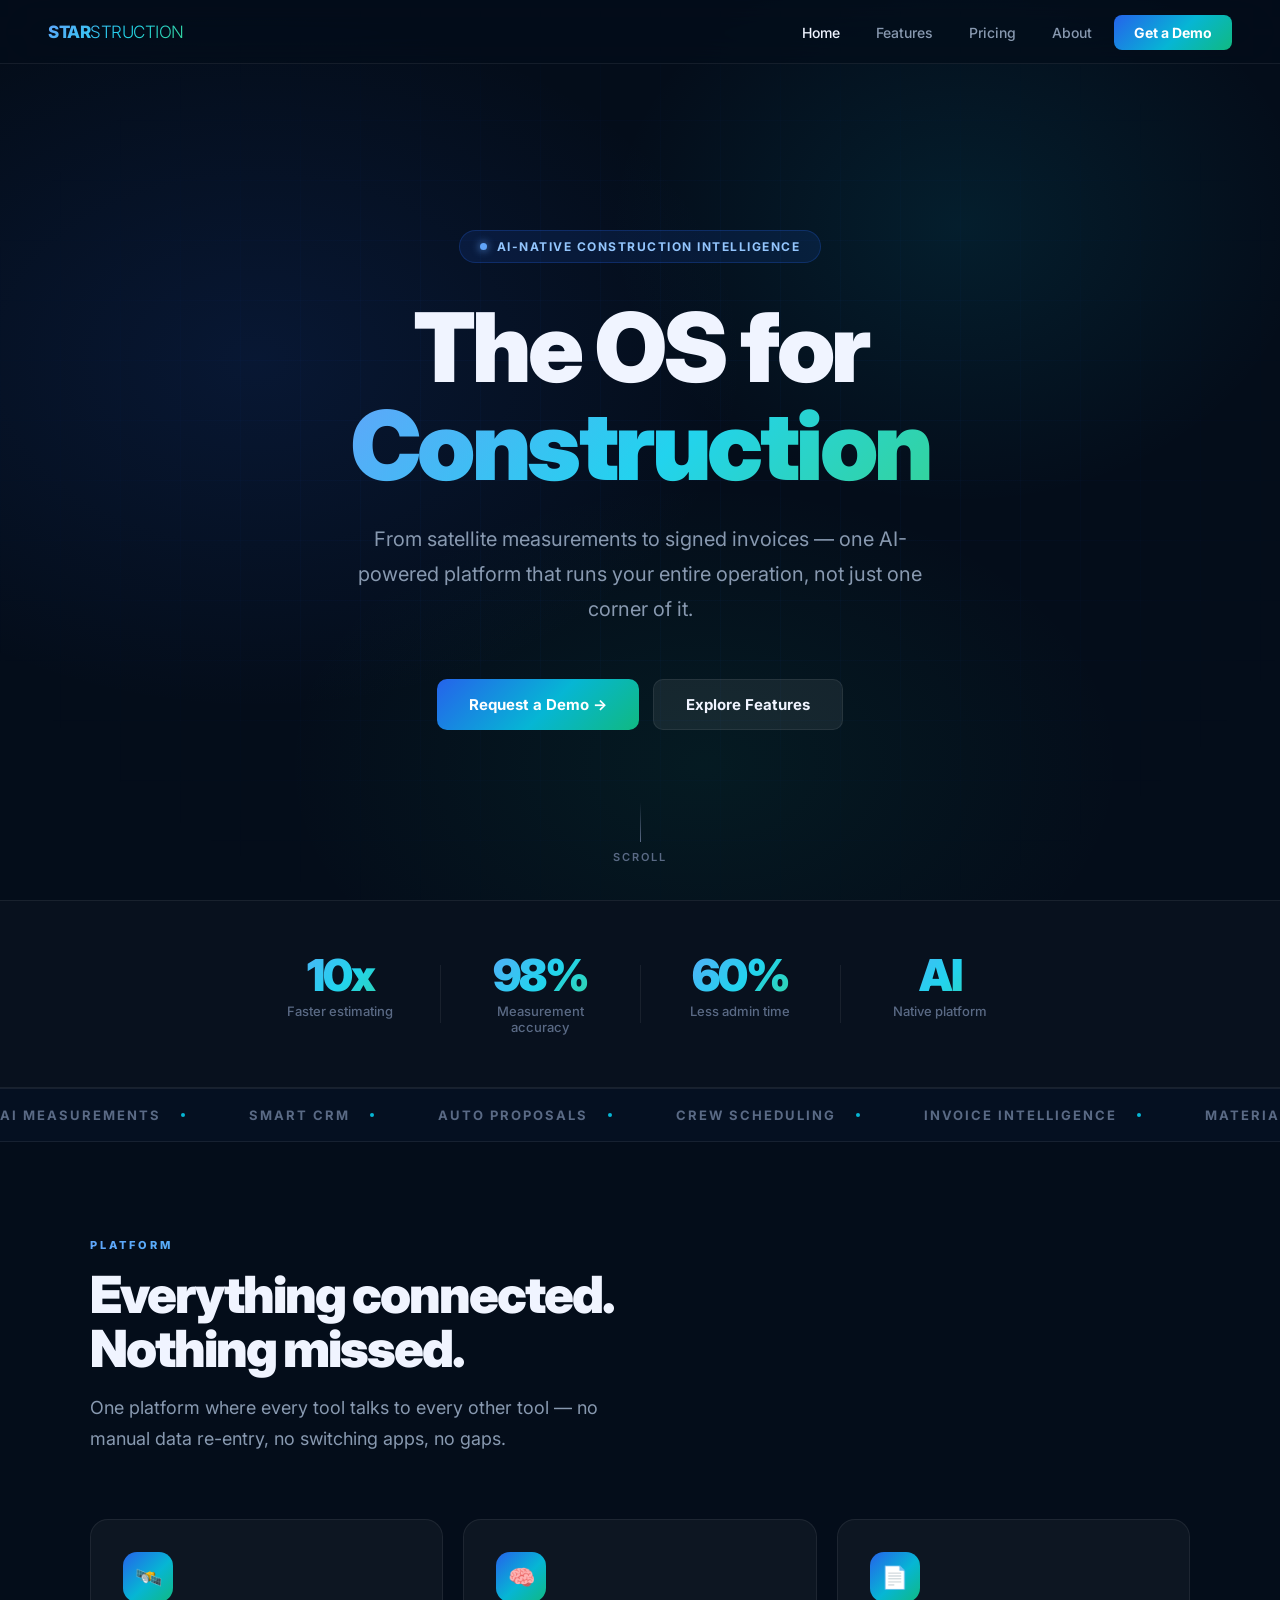
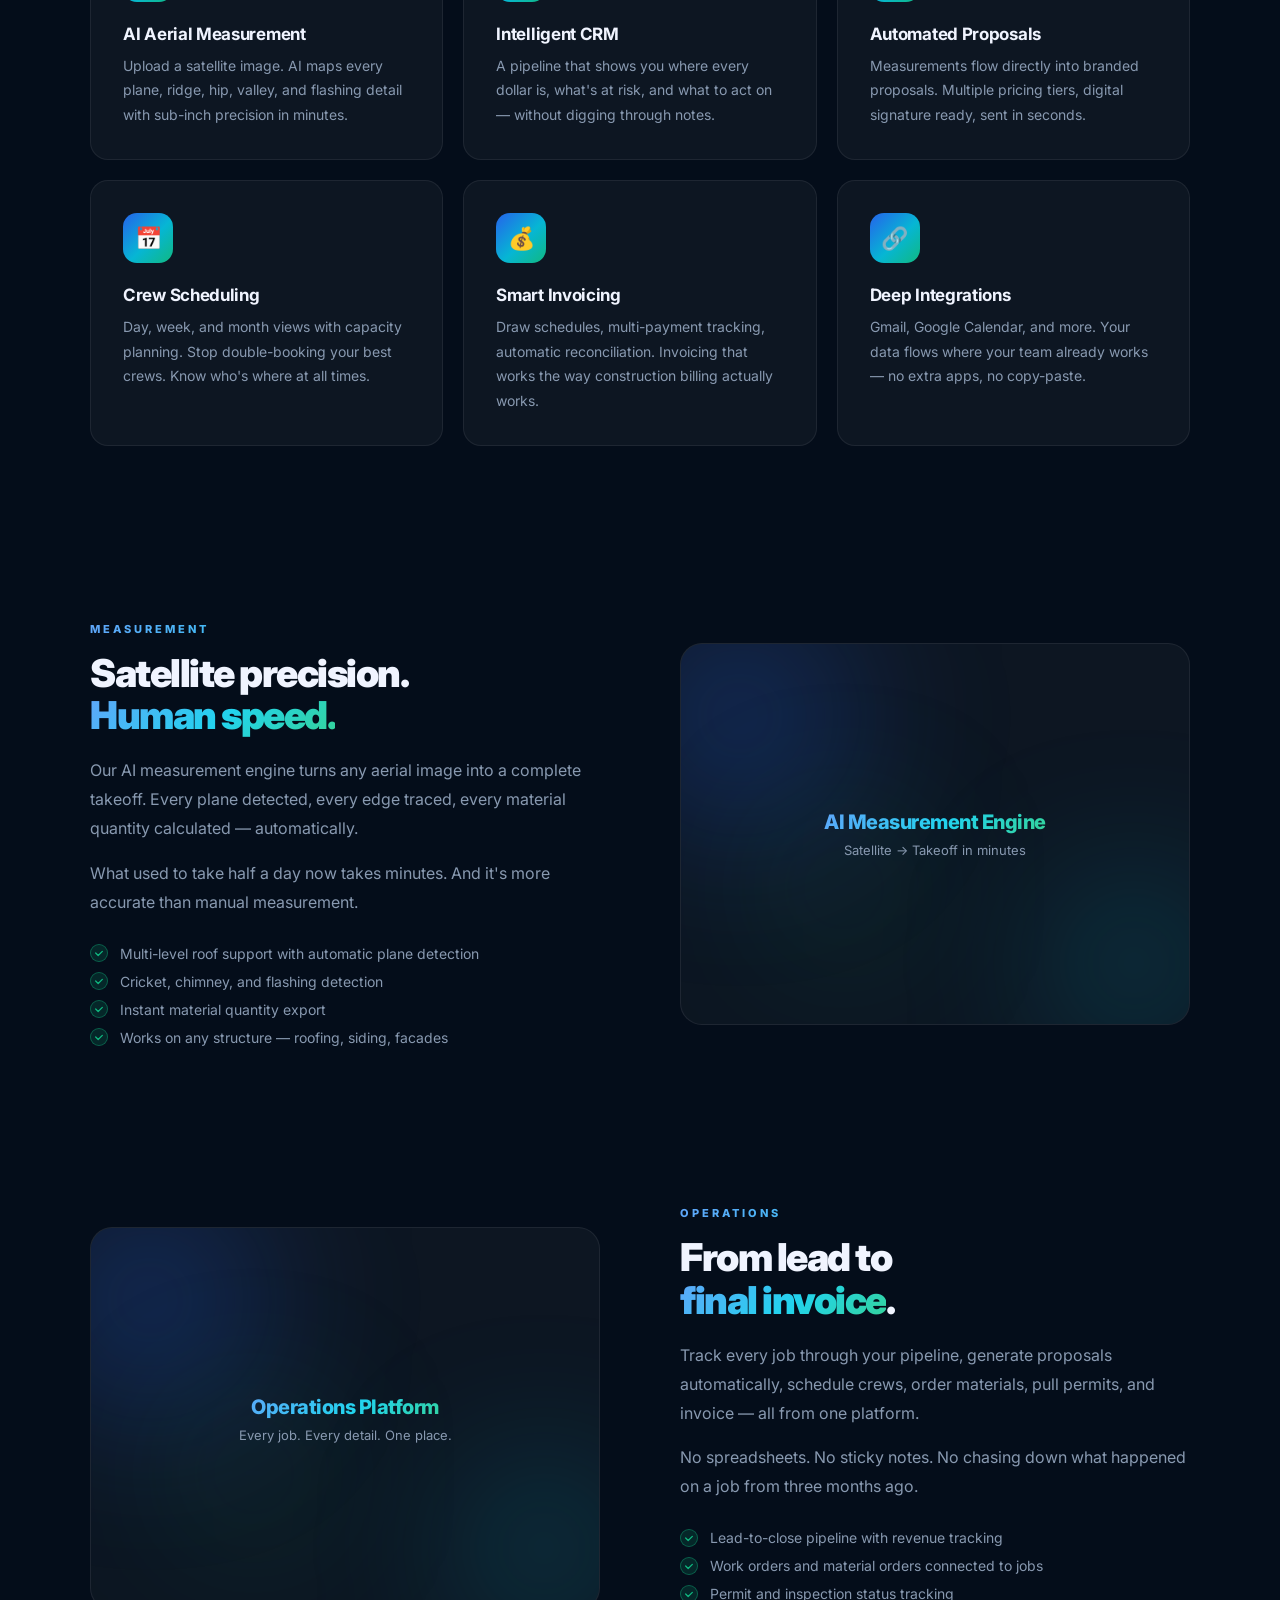
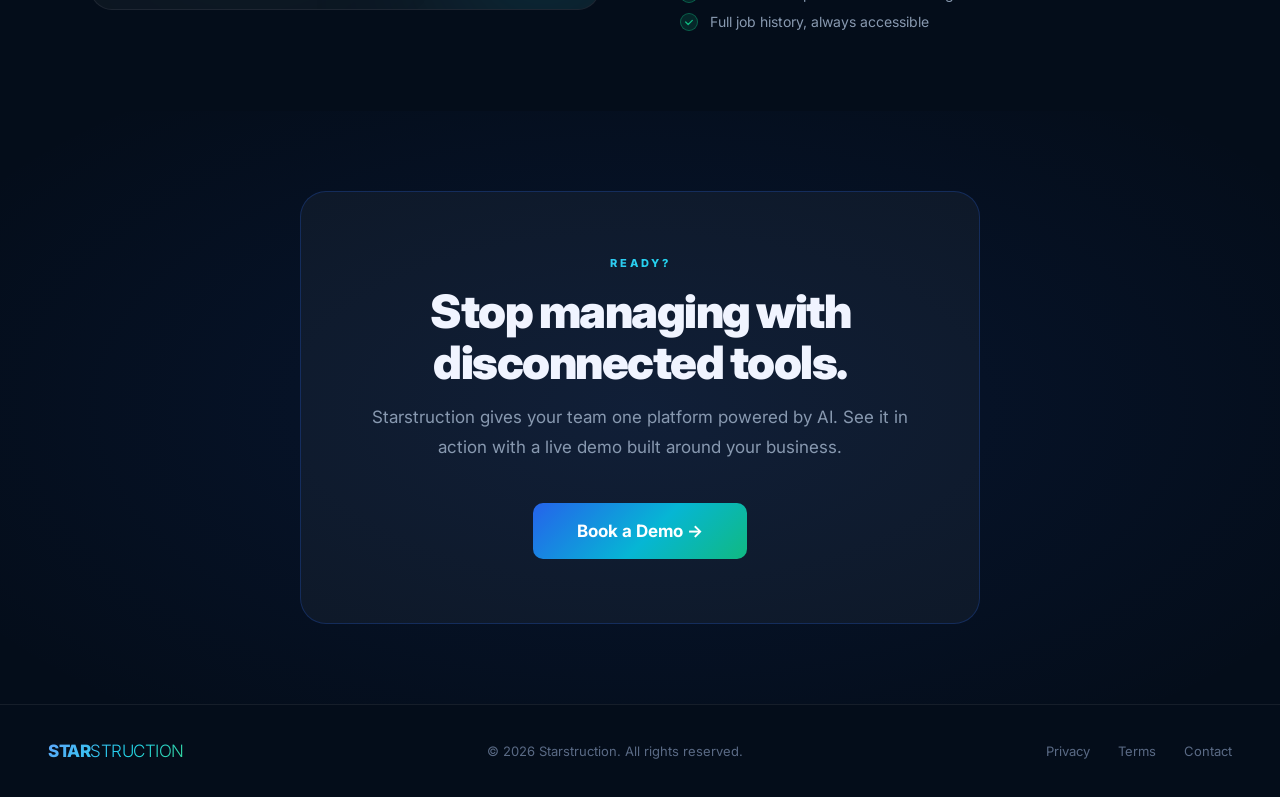
==== index.html @ 9d811b23 "Add files via upload" ====
<!DOCTYPE html>
<html lang="en">
<head>
<meta charset="UTF-8">
<meta name="viewport" content="width=device-width, initial-scale=1.0">
<title>Starstruction — Construction Intelligence Platform</title>
<link rel="preconnect" href="https://fonts.googleapis.com">
<link href="https://fonts.googleapis.com/css2?family=Inter:ital,wght@0,300;0,400;0,500;0,600;0,700;0,800;0,900;1,400&display=swap" rel="stylesheet">
<style>
*,*::before,*::after{box-sizing:border-box;margin:0;padding:0}

:root {
  --bg: #040d1a;
  --surface: rgba(255,255,255,0.04);
  --surface-2: rgba(255,255,255,0.07);
  --border: rgba(255,255,255,0.07);
  --border-glow: rgba(37,99,235,0.35);
  --blue: #2563eb;
  --cyan: #06b6d4;
  --green: #10b981;
  --text: #f0f4ff;
  --muted: #5a6a85;
  --muted-2: #8899b0;
  --grad: linear-gradient(135deg, #2563eb 0%, #06b6d4 55%, #10b981 100%);
  --grad-text: linear-gradient(135deg, #60a5fa 0%, #22d3ee 55%, #34d399 100%);
}

html { scroll-behavior: smooth; }

body {
  font-family: 'Inter', sans-serif;
  background: var(--bg);
  color: var(--text);
  overflow-x: hidden;
  -webkit-font-smoothing: antialiased;
}

/* ── NAV ── */
nav {
  position: fixed;
  top: 0; left: 0; right: 0;
  z-index: 200;
  height: 64px;
  padding: 0 48px;
  display: flex;
  align-items: center;
  justify-content: space-between;
  background: rgba(4,13,26,0.7);
  backdrop-filter: blur(24px);
  -webkit-backdrop-filter: blur(24px);
  border-bottom: 1px solid var(--border);
  transition: background 0.3s;
}

.logo {
  font-size: 17px;
  font-weight: 800;
  letter-spacing: -0.5px;
  background: var(--grad-text);
  -webkit-background-clip: text;
  -webkit-text-fill-color: transparent;
  background-clip: text;
  cursor: pointer;
  user-select: none;
}
.logo span { font-weight: 300; }

.nav-links {
  display: flex;
  align-items: center;
  gap: 8px;
  list-style: none;
}

.nav-links a {
  color: var(--muted-2);
  text-decoration: none;
  font-size: 14px;
  font-weight: 500;
  padding: 8px 14px;
  border-radius: 8px;
  cursor: pointer;
  transition: color 0.2s, background 0.2s;
}
.nav-links a:hover { color: var(--text); background: var(--surface); }
.nav-links a.active { color: var(--text); }

.nav-cta {
  background: var(--grad) !important;
  color: #fff !important;
  font-weight: 700 !important;
  padding: 9px 20px !important;
  border-radius: 8px !important;
  transition: opacity 0.2s, transform 0.2s !important;
}
.nav-cta:hover { opacity: 0.9 !important; transform: translateY(-1px) !important; }

/* ── PAGES ── */
.page { display: none; min-height: 100vh; }
.page.active { display: block; }

/* ── HERO ── */
.hero {
  min-height: 100vh;
  display: flex;
  flex-direction: column;
  align-items: center;
  justify-content: center;
  text-align: center;
  padding: 140px 40px 80px;
  position: relative;
  overflow: hidden;
}

.hero-grid {
  position: absolute;
  inset: 0;
  background-image:
    linear-gradient(rgba(37,99,235,0.04) 1px, transparent 1px),
    linear-gradient(90deg, rgba(37,99,235,0.04) 1px, transparent 1px);
  background-size: 60px 60px;
  mask-image: radial-gradient(ellipse at center, black 30%, transparent 80%);
}

.hero-glow {
  position: absolute;
  inset: 0;
  background:
    radial-gradient(ellipse 700px 500px at 20% 40%, rgba(37,99,235,0.12) 0%, transparent 70%),
    radial-gradient(ellipse 500px 400px at 75% 25%, rgba(6,182,212,0.10) 0%, transparent 70%),
    radial-gradient(ellipse 600px 400px at 55% 85%, rgba(16,185,129,0.08) 0%, transparent 70%);
}

.hero-content { position: relative; z-index: 1; max-width: 860px; }

.hero-badge {
  display: inline-flex;
  align-items: center;
  gap: 10px;
  background: rgba(37,99,235,0.12);
  border: 1px solid rgba(37,99,235,0.25);
  padding: 8px 20px;
  border-radius: 100px;
  font-size: 12px;
  font-weight: 700;
  letter-spacing: 1.5px;
  text-transform: uppercase;
  color: #93c5fd;
  margin-bottom: 36px;
}

.badge-dot {
  width: 7px; height: 7px;
  border-radius: 50%;
  background: #60a5fa;
  box-shadow: 0 0 8px #60a5fa;
  animation: blink 2.5s ease-in-out infinite;
}
@keyframes blink {
  0%,100%{opacity:1;box-shadow:0 0 8px #60a5fa}
  50%{opacity:0.3;box-shadow:none}
}

h1.hero-title {
  font-size: clamp(52px, 8vw, 96px);
  font-weight: 900;
  line-height: 1.02;
  letter-spacing: -3.5px;
  margin-bottom: 28px;
}

.grad-text {
  background: var(--grad-text);
  -webkit-background-clip: text;
  -webkit-text-fill-color: transparent;
  background-clip: text;
}

.hero-sub {
  font-size: clamp(16px, 2vw, 20px);
  color: var(--muted-2);
  line-height: 1.75;
  max-width: 580px;
  margin: 0 auto 52px;
  font-weight: 400;
}

.cta-row {
  display: flex;
  gap: 14px;
  justify-content: center;
  flex-wrap: wrap;
}

.btn {
  display: inline-flex;
  align-items: center;
  gap: 8px;
  padding: 15px 32px;
  border-radius: 10px;
  font-size: 15px;
  font-weight: 700;
  cursor: pointer;
  border: none;
  text-decoration: none;
  transition: transform 0.2s, opacity 0.2s;
  font-family: inherit;
}
.btn:hover { transform: translateY(-2px); }

.btn-primary {
  background: var(--grad);
  color: #fff;
}
.btn-primary:hover { opacity: 0.92; }

.btn-ghost {
  background: var(--surface-2);
  color: var(--text);
  border: 1px solid var(--border);
}
.btn-ghost:hover { background: rgba(255,255,255,0.1); }

/* ── SCROLL INDICATOR ── */
.scroll-hint {
  position: absolute;
  bottom: 36px;
  left: 50%;
  transform: translateX(-50%);
  display: flex;
  flex-direction: column;
  align-items: center;
  gap: 8px;
  color: var(--muted);
  font-size: 11px;
  font-weight: 600;
  letter-spacing: 2px;
  text-transform: uppercase;
}
.scroll-line {
  width: 1px;
  height: 40px;
  background: linear-gradient(to bottom, transparent, var(--muted));
  animation: scrollLine 2s ease-in-out infinite;
}
@keyframes scrollLine {
  0%,100%{opacity:0.3;transform:scaleY(0.5) translateY(-10px)}
  50%{opacity:1;transform:scaleY(1) translateY(0)}
}

/* ── STATS ── */
.stats-strip {
  padding: 52px 40px;
  display: flex;
  justify-content: center;
  gap: 0;
  border-top: 1px solid var(--border);
  border-bottom: 1px solid var(--border);
  background: rgba(255,255,255,0.015);
}
.stat {
  flex: 1;
  max-width: 200px;
  text-align: center;
  padding: 0 32px;
  position: relative;
}
.stat + .stat::before {
  content: '';
  position: absolute;
  left: 0; top: 15%; bottom: 15%;
  width: 1px;
  background: var(--border);
}
.stat-num {
  font-size: 44px;
  font-weight: 900;
  letter-spacing: -2px;
  background: var(--grad-text);
  -webkit-background-clip: text;
  -webkit-text-fill-color: transparent;
  background-clip: text;
  line-height: 1;
  margin-bottom: 6px;
}
.stat-lbl {
  font-size: 13px;
  color: var(--muted);
  font-weight: 500;
}

/* ── SECTION ── */
.section {
  padding: 96px 40px;
  max-width: 1180px;
  margin: 0 auto;
}

.tag {
  font-size: 11px;
  font-weight: 800;
  letter-spacing: 3px;
  text-transform: uppercase;
  background: var(--grad-text);
  -webkit-background-clip: text;
  -webkit-text-fill-color: transparent;
  background-clip: text;
  margin-bottom: 16px;
  display: block;
}

.section-h {
  font-size: clamp(32px, 4vw, 54px);
  font-weight: 900;
  letter-spacing: -2px;
  line-height: 1.05;
  margin-bottom: 16px;
}

.section-p {
  font-size: 18px;
  color: var(--muted-2);
  max-width: 560px;
  line-height: 1.75;
  margin-bottom: 64px;
}

/* ── FEATURE CARDS ── */
.feat-grid {
  display: grid;
  grid-template-columns: repeat(auto-fit, minmax(310px, 1fr));
  gap: 20px;
}

.feat-card {
  background: var(--surface);
  border: 1px solid var(--border);
  border-radius: 18px;
  padding: 32px;
  transition: border-color 0.3s, transform 0.3s, background 0.3s;
  cursor: default;
}
.feat-card:hover {
  border-color: rgba(37,99,235,0.35);
  background: var(--surface-2);
  transform: translateY(-4px);
}

.feat-icon {
  width: 50px; height: 50px;
  border-radius: 14px;
  background: var(--grad);
  display: flex;
  align-items: center;
  justify-content: center;
  margin-bottom: 22px;
  font-size: 22px;
}

.feat-title {
  font-size: 17px;
  font-weight: 700;
  margin-bottom: 10px;
  letter-spacing: -0.3px;
}

.feat-desc {
  font-size: 14px;
  color: var(--muted-2);
  line-height: 1.75;
}

/* ── MARQUEE STRIP ── */
.marquee-wrap {
  overflow: hidden;
  border-top: 1px solid var(--border);
  border-bottom: 1px solid var(--border);
  padding: 18px 0;
  background: rgba(37,99,235,0.03);
}
.marquee-track {
  display: flex;
  gap: 64px;
  width: max-content;
  animation: marquee 28s linear infinite;
}
@keyframes marquee { from{transform:translateX(0)} to{transform:translateX(-50%)} }
.marquee-item {
  font-size: 13px;
  font-weight: 700;
  letter-spacing: 2px;
  text-transform: uppercase;
  color: var(--muted);
  white-space: nowrap;
  display: flex;
  align-items: center;
  gap: 20px;
}
.marquee-dot {
  width: 4px; height: 4px;
  border-radius: 50%;
  background: var(--cyan);
}

/* ── BIG FEATURE BLOCK ── */
.big-feat {
  display: grid;
  grid-template-columns: 1fr 1fr;
  gap: 80px;
  align-items: center;
  padding: 80px 40px;
  max-width: 1180px;
  margin: 0 auto;
}
.big-feat.reverse { direction: rtl; }
.big-feat.reverse > * { direction: ltr; }

.big-feat-text h2 {
  font-size: clamp(28px, 3vw, 44px);
  font-weight: 900;
  letter-spacing: -1.5px;
  line-height: 1.1;
  margin-bottom: 20px;
}
.big-feat-text p {
  font-size: 16px;
  color: var(--muted-2);
  line-height: 1.8;
  margin-bottom: 16px;
}

.check-list {
  list-style: none;
  display: flex;
  flex-direction: column;
  gap: 10px;
  margin-top: 28px;
}
.check-list li {
  font-size: 14px;
  color: var(--muted-2);
  display: flex;
  align-items: center;
  gap: 12px;
}
.check-list li::before {
  content: '';
  width: 18px; height: 18px;
  border-radius: 50%;
  background: rgba(16,185,129,0.15);
  border: 1px solid rgba(16,185,129,0.4);
  flex-shrink: 0;
  background-image: url("data:image/svg+xml,%3Csvg xmlns='http://www.w3.org/2000/svg' viewBox='0 0 12 12'%3E%3Cpath d='M2 6l3 3 5-5' stroke='%2310b981' stroke-width='1.5' fill='none' stroke-linecap='round' stroke-linejoin='round'/%3E%3C/svg%3E");
  background-size: 10px;
  background-position: center;
  background-repeat: no-repeat;
}

.visual-block {
  border-radius: 22px;
  background: var(--surface);
  border: 1px solid var(--border);
  aspect-ratio: 4/3;
  position: relative;
  overflow: hidden;
  display: flex;
  align-items: center;
  justify-content: center;
}

.vis-glow {
  position: absolute;
  border-radius: 50%;
  filter: blur(80px);
}
.vis-glow-1 {
  width: 220px; height: 220px;
  background: rgba(37,99,235,0.3);
  top: -10%; left: -10%;
  animation: floatOrb 7s ease-in-out infinite;
}
.vis-glow-2 {
  width: 160px; height: 160px;
  background: rgba(6,182,212,0.25);
  bottom: -5%; right: -5%;
  animation: floatOrb 9s ease-in-out infinite reverse;
}
.vis-glow-3 {
  width: 120px; height: 120px;
  background: rgba(16,185,129,0.2);
  bottom: 20%; left: 20%;
  animation: floatOrb 11s ease-in-out infinite;
}
@keyframes floatOrb {
  0%,100%{transform:translate(0,0)}
  33%{transform:translate(12px,-8px)}
  66%{transform:translate(-8px,12px)}
}

.vis-label {
  position: relative;
  z-index: 1;
  text-align: center;
  padding: 24px;
}
.vis-label-title {
  font-size: 20px;
  font-weight: 800;
  background: var(--grad-text);
  -webkit-background-clip: text;
  -webkit-text-fill-color: transparent;
  background-clip: text;
  letter-spacing: -0.5px;
  margin-bottom: 8px;
}
.vis-label-sub {
  font-size: 13px;
  color: var(--muted-2);
}

/* ── CTA BANNER ── */
.cta-banner {
  padding: 80px 40px;
  text-align: center;
  position: relative;
  overflow: hidden;
}
.cta-banner-glow {
  position: absolute;
  inset: 0;
  background: radial-gradient(ellipse 800px 400px at center, rgba(37,99,235,0.1), transparent);
}
.cta-box {
  position: relative;
  max-width: 680px;
  margin: 0 auto;
  background: var(--surface);
  border: 1px solid rgba(37,99,235,0.25);
  border-radius: 26px;
  padding: 64px 56px;
}
.cta-box h2 {
  font-size: clamp(30px, 4vw, 46px);
  font-weight: 900;
  letter-spacing: -1.5px;
  line-height: 1.1;
  margin-bottom: 16px;
}
.cta-box p {
  font-size: 17px;
  color: var(--muted-2);
  line-height: 1.75;
  margin-bottom: 40px;
}

/* ── FOOTER ── */
footer {
  padding: 36px 48px;
  border-top: 1px solid var(--border);
  display: flex;
  align-items: center;
  justify-content: space-between;
  flex-wrap: wrap;
  gap: 16px;
}
.footer-links {
  display: flex;
  gap: 28px;
}
.footer-links a {
  font-size: 13px;
  color: var(--muted);
  text-decoration: none;
  transition: color 0.2s;
}
.footer-links a:hover { color: var(--muted-2); }
.footer-copy { font-size: 13px; color: var(--muted); }

/* ── FEATURES PAGE ── */
.page-hero {
  padding: 148px 40px 72px;
  text-align: center;
  position: relative;
  overflow: hidden;
}
.page-hero-glow {
  position: absolute;
  inset: 0;
  background:
    radial-gradient(ellipse 700px 300px at 50% 60%, rgba(6,182,212,0.08), transparent);
}
.page-hero h1 {
  font-size: clamp(42px, 6vw, 76px);
  font-weight: 900;
  letter-spacing: -3px;
  line-height: 1.05;
  margin-bottom: 20px;
  position: relative;
}
.page-hero p {
  font-size: 19px;
  color: var(--muted-2);
  max-width: 540px;
  margin: 0 auto;
  line-height: 1.75;
  position: relative;
}

.feat-big-grid {
  display: grid;
  grid-template-columns: repeat(auto-fit, minmax(340px, 1fr));
  gap: 24px;
}
.feat-big-card {
  background: var(--surface);
  border: 1px solid var(--border);
  border-radius: 22px;
  padding: 40px;
  transition: border-color 0.3s, transform 0.3s, background 0.3s;
}
.feat-big-card:hover {
  border-color: rgba(6,182,212,0.35);
  background: var(--surface-2);
  transform: translateY(-4px);
}
.fbc-icon {
  font-size: 36px;
  margin-bottom: 20px;
  display: block;
}
.fbc-title {
  font-size: 20px;
  font-weight: 800;
  letter-spacing: -0.5px;
  margin-bottom: 12px;
}
.fbc-desc {
  font-size: 15px;
  color: var(--muted-2);
  line-height: 1.8;
  margin-bottom: 24px;
}
.fbc-list {
  list-style: none;
  display: flex;
  flex-direction: column;
  gap: 9px;
}
.fbc-list li {
  font-size: 13px;
  color: var(--muted-2);
  display: flex;
  gap: 10px;
  align-items: flex-start;
}
.fbc-list li::before {
  content: '→';
  color: var(--cyan);
  font-weight: 700;
  flex-shrink: 0;
}

/* ── PRICING PAGE ── */
.pricing-grid {
  display: grid;
  grid-template-columns: repeat(auto-fit, minmax(280px, 1fr));
  gap: 20px;
  max-width: 980px;
  margin: 0 auto;
}
.pricing-card {
  background: var(--surface);
  border: 1px solid var(--border);
  border-radius: 22px;
  padding: 40px;
  transition: transform 0.3s, border-color 0.3s;
  display: flex;
  flex-direction: column;
}
.pricing-card:hover { transform: translateY(-4px); }
.pricing-card.featured {
  border-color: rgba(37,99,235,0.4);
  background: rgba(37,99,235,0.06);
  position: relative;
}
.pricing-badge {
  position: absolute;
  top: -14px;
  left: 50%;
  transform: translateX(-50%);
  background: var(--grad);
  color: #fff;
  font-size: 11px;
  font-weight: 800;
  letter-spacing: 1.5px;
  text-transform: uppercase;
  padding: 5px 18px;
  border-radius: 100px;
  white-space: nowrap;
}
.pricing-tier {
  font-size: 12px;
  font-weight: 800;
  letter-spacing: 2.5px;
  text-transform: uppercase;
  color: var(--muted);
  margin-bottom: 12px;
}
.pricing-price {
  font-size: 52px;
  font-weight: 900;
  letter-spacing: -2.5px;
  line-height: 1;
  margin-bottom: 6px;
  background: var(--grad-text);
  -webkit-background-clip: text;
  -webkit-text-fill-color: transparent;
  background-clip: text;
}
.pricing-desc {
  font-size: 14px;
  color: var(--muted-2);
  line-height: 1.7;
  margin-bottom: 28px;
  padding-bottom: 28px;
  border-bottom: 1px solid var(--border);
}
.pricing-features {
  list-style: none;
  display: flex;
  flex-direction: column;
  gap: 11px;
  margin-bottom: 36px;
  flex: 1;
}
.pricing-features li {
  font-size: 14px;
  color: var(--muted-2);
  display: flex;
  align-items: center;
  gap: 10px;
}
.pricing-features li::before {
  content: '';
  width: 16px; height: 16px; flex-shrink: 0;
  border-radius: 50%;
  background: rgba(16,185,129,0.12);
  border: 1px solid rgba(16,185,129,0.35);
  background-image: url("data:image/svg+xml,%3Csvg xmlns='http://www.w3.org/2000/svg' viewBox='0 0 12 12'%3E%3Cpath d='M2 6l3 3 5-5' stroke='%2310b981' stroke-width='1.5' fill='none' stroke-linecap='round' stroke-linejoin='round'/%3E%3C/svg%3E");
  background-size: 9px;
  background-position: center;
  background-repeat: no-repeat;
}

/* ── ABOUT PAGE ── */
.about-split {
  display: grid;
  grid-template-columns: 1fr 1fr;
  gap: 80px;
  align-items: center;
  padding: 0 40px;
  max-width: 1180px;
  margin: 0 auto;
}
.about-split h2 {
  font-size: clamp(30px, 3.5vw, 48px);
  font-weight: 900;
  letter-spacing: -1.5px;
  line-height: 1.1;
  margin-bottom: 24px;
}
.about-split p {
  font-size: 16px;
  color: var(--muted-2);
  line-height: 1.85;
  margin-bottom: 20px;
}
.value-cards {
  display: grid;
  grid-template-columns: repeat(3, 1fr);
  gap: 16px;
  padding: 0 40px;
  max-width: 1180px;
  margin: 60px auto 0;
}
.value-card {
  background: var(--surface);
  border: 1px solid var(--border);
  border-radius: 18px;
  padding: 32px 24px;
  text-align: center;
  transition: border-color 0.3s, transform 0.3s;
}
.value-card:hover { border-color: rgba(37,99,235,0.3); transform: translateY(-4px); }
.value-icon { font-size: 32px; margin-bottom: 14px; display: block; }
.value-title { font-size: 16px; font-weight: 700; margin-bottom: 8px; }
.value-desc { font-size: 13px; color: var(--muted-2); line-height: 1.7; }

/* ── CONTACT PAGE ── */
.contact-wrap {
  max-width: 640px;
  margin: 0 auto;
  padding: 0 40px;
}
.form-row { display: grid; grid-template-columns: 1fr 1fr; gap: 16px; }
.form-group { display: flex; flex-direction: column; gap: 8px; }
.form-label { font-size: 12px; font-weight: 700; letter-spacing: 1px; text-transform: uppercase; color: var(--muted-2); }
.form-input {
  background: var(--surface);
  border: 1px solid var(--border);
  border-radius: 10px;
  padding: 13px 16px;
  font-size: 15px;
  color: var(--text);
  font-family: inherit;
  outline: none;
  transition: border-color 0.2s, background 0.2s;
  width: 100%;
}
.form-input:focus { border-color: rgba(37,99,235,0.5); background: var(--surface-2); }
.form-input::placeholder { color: var(--muted); }
select.form-input option { background: #0d1b2e; color: var(--text); }
textarea.form-input { min-height: 140px; resize: vertical; }

/* ── RESPONSIVE ── */
@media (max-width: 900px) {
  nav { padding: 0 20px; }
  .nav-links { display: none; }
  .big-feat, .about-split { grid-template-columns: 1fr; gap: 40px; }
  .big-feat.reverse { direction: ltr; }
  .value-cards { grid-template-columns: 1fr 1fr; }
  .stats-strip { gap: 0; flex-wrap: wrap; }
  .stat { min-width: 120px; }
  footer { flex-direction: column; align-items: flex-start; gap: 20px; }
  .form-row { grid-template-columns: 1fr; }
  .cta-box { padding: 40px 28px; }
}

@media (max-width: 560px) {
  .value-cards { grid-template-columns: 1fr; }
  .pricing-grid { grid-template-columns: 1fr; }
  .feat-big-grid { grid-template-columns: 1fr; }
}
</style>
</head>
<body>

<!-- NAVIGATION -->
<nav>
  <div class="logo" onclick="nav('home')">STAR<span>STRUCTION</span></div>
  <ul class="nav-links">
    <li><a id="nl-home" class="active" onclick="nav('home')">Home</a></li>
    <li><a id="nl-features" onclick="nav('features')">Features</a></li>
    <li><a id="nl-pricing" onclick="nav('pricing')">Pricing</a></li>
    <li><a id="nl-about" onclick="nav('about')">About</a></li>
    <li><a id="nl-contact" class="nav-cta" onclick="nav('contact')">Get a Demo</a></li>
  </ul>
</nav>

<!-- ═══════════════════════════ HOME ═══════════════════════════ -->
<div id="p-home" class="page active">

  <section class="hero">
    <div class="hero-grid"></div>
    <div class="hero-glow"></div>
    <div class="hero-content">
      <div class="hero-badge"><div class="badge-dot"></div>AI-Native Construction Intelligence</div>
      <h1 class="hero-title">The OS for<br><span class="grad-text">Construction</span></h1>
      <p class="hero-sub">From satellite measurements to signed invoices — one AI-powered platform that runs your entire operation, not just one corner of it.</p>
      <div class="cta-row">
        <button class="btn btn-primary" onclick="nav('contact')">Request a Demo &rarr;</button>
        <button class="btn btn-ghost" onclick="nav('features')">Explore Features</button>
      </div>
    </div>
    <div class="scroll-hint">
      <div class="scroll-line"></div>
      <span>Scroll</span>
    </div>
  </section>

  <div class="stats-strip">
    <div class="stat"><div class="stat-num">10x</div><div class="stat-lbl">Faster estimating</div></div>
    <div class="stat"><div class="stat-num">98%</div><div class="stat-lbl">Measurement accuracy</div></div>
    <div class="stat"><div class="stat-num">60%</div><div class="stat-lbl">Less admin time</div></div>
    <div class="stat"><div class="stat-num">AI</div><div class="stat-lbl">Native platform</div></div>
  </div>

  <div class="marquee-wrap">
    <div class="marquee-track">
      <div class="marquee-item">AI Measurements <div class="marquee-dot"></div></div>
      <div class="marquee-item">Smart CRM <div class="marquee-dot"></div></div>
      <div class="marquee-item">Auto Proposals <div class="marquee-dot"></div></div>
      <div class="marquee-item">Crew Scheduling <div class="marquee-dot"></div></div>
      <div class="marquee-item">Invoice Intelligence <div class="marquee-dot"></div></div>
      <div class="marquee-item">Material Orders <div class="marquee-dot"></div></div>
      <div class="marquee-item">Permit Tracking <div class="marquee-dot"></div></div>
      <div class="marquee-item">Gmail Integration <div class="marquee-dot"></div></div>
      <div class="marquee-item">AI Measurements <div class="marquee-dot"></div></div>
      <div class="marquee-item">Smart CRM <div class="marquee-dot"></div></div>
      <div class="marquee-item">Auto Proposals <div class="marquee-dot"></div></div>
      <div class="marquee-item">Crew Scheduling <div class="marquee-dot"></div></div>
      <div class="marquee-item">Invoice Intelligence <div class="marquee-dot"></div></div>
      <div class="marquee-item">Material Orders <div class="marquee-dot"></div></div>
      <div class="marquee-item">Permit Tracking <div class="marquee-dot"></div></div>
      <div class="marquee-item">Gmail Integration <div class="marquee-dot"></div></div>
    </div>
  </div>

  <div class="section">
    <span class="tag">Platform</span>
    <h2 class="section-h">Everything connected.<br>Nothing missed.</h2>
    <p class="section-p">One platform where every tool talks to every other tool — no manual data re-entry, no switching apps, no gaps.</p>
    <div class="feat-grid">
      <div class="feat-card">
        <div class="feat-icon">🛰️</div>
        <div class="feat-title">AI Aerial Measurement</div>
        <div class="feat-desc">Upload a satellite image. AI maps every plane, ridge, hip, valley, and flashing detail with sub-inch precision in minutes.</div>
      </div>
      <div class="feat-card">
        <div class="feat-icon">🧠</div>
        <div class="feat-title">Intelligent CRM</div>
        <div class="feat-desc">A pipeline that shows you where every dollar is, what's at risk, and what to act on — without digging through notes.</div>
      </div>
      <div class="feat-card">
        <div class="feat-icon">📄</div>
        <div class="feat-title">Automated Proposals</div>
        <div class="feat-desc">Measurements flow directly into branded proposals. Multiple pricing tiers, digital signature ready, sent in seconds.</div>
      </div>
      <div class="feat-card">
        <div class="feat-icon">📅</div>
        <div class="feat-title">Crew Scheduling</div>
        <div class="feat-desc">Day, week, and month views with capacity planning. Stop double-booking your best crews. Know who's where at all times.</div>
      </div>
      <div class="feat-card">
        <div class="feat-icon">💰</div>
        <div class="feat-title">Smart Invoicing</div>
        <div class="feat-desc">Draw schedules, multi-payment tracking, automatic reconciliation. Invoicing that works the way construction billing actually works.</div>
      </div>
      <div class="feat-card">
        <div class="feat-icon">🔗</div>
        <div class="feat-title">Deep Integrations</div>
        <div class="feat-desc">Gmail, Google Calendar, and more. Your data flows where your team already works — no extra apps, no copy-paste.</div>
      </div>
    </div>
  </div>

  <div class="big-feat">
    <div class="big-feat-text">
      <span class="tag">Measurement</span>
      <h2>Satellite precision.<br><span class="grad-text">Human speed.</span></h2>
      <p>Our AI measurement engine turns any aerial image into a complete takeoff. Every plane detected, every edge traced, every material quantity calculated — automatically.</p>
      <p>What used to take half a day now takes minutes. And it's more accurate than manual measurement.</p>
      <ul class="check-list">
        <li>Multi-level roof support with automatic plane detection</li>
        <li>Cricket, chimney, and flashing detection</li>
        <li>Instant material quantity export</li>
        <li>Works on any structure — roofing, siding, facades</li>
      </ul>
    </div>
    <div class="visual-block">
      <div class="vis-glow vis-glow-1"></div>
      <div class="vis-glow vis-glow-2"></div>
      <div class="vis-glow vis-glow-3"></div>
      <div class="vis-label">
        <div class="vis-label-title">AI Measurement Engine</div>
        <div class="vis-label-sub">Satellite &rarr; Takeoff in minutes</div>
      </div>
    </div>
  </div>

  <div class="big-feat reverse">
    <div class="big-feat-text">
      <span class="tag">Operations</span>
      <h2>From lead to<br><span class="grad-text">final invoice</span>.</h2>
      <p>Track every job through your pipeline, generate proposals automatically, schedule crews, order materials, pull permits, and invoice — all from one platform.</p>
      <p>No spreadsheets. No sticky notes. No chasing down what happened on a job from three months ago.</p>
      <ul class="check-list">
        <li>Lead-to-close pipeline with revenue tracking</li>
        <li>Work orders and material orders connected to jobs</li>
        <li>Permit and inspection status tracking</li>
        <li>Full job history, always accessible</li>
      </ul>
    </div>
    <div class="visual-block">
      <div class="vis-glow vis-glow-1"></div>
      <div class="vis-glow vis-glow-2"></div>
      <div class="vis-glow vis-glow-3"></div>
      <div class="vis-label">
        <div class="vis-label-title">Operations Platform</div>
        <div class="vis-label-sub">Every job. Every detail. One place.</div>
      </div>
    </div>
  </div>

  <div class="cta-banner">
    <div class="cta-banner-glow"></div>
    <div class="cta-box">
      <span class="tag" style="display:block;margin-bottom:16px;">Ready?</span>
      <h2>Stop managing with<br>disconnected tools.</h2>
      <p>Starstruction gives your team one platform powered by AI. See it in action with a live demo built around your business.</p>
      <button class="btn btn-primary" onclick="nav('contact')" style="font-size:17px;padding:18px 44px;">Book a Demo &rarr;</button>
    </div>
  </div>

  <footer>
    <div class="logo" style="cursor:pointer" onclick="nav('home')">STAR<span>STRUCTION</span></div>
    <div class="footer-copy">&copy; 2026 Starstruction. All rights reserved.</div>
    <div class="footer-links">
      <a href="#">Privacy</a>
      <a href="#">Terms</a>
      <a href="#" onclick="nav('contact');return false;">Contact</a>
    </div>
  </footer>
</div>

<!-- ═══════════════════════════ FEATURES ═══════════════════════════ -->
<div id="p-features" class="page">
  <div class="page-hero">
    <div class="page-hero-glow"></div>
    <span class="tag" style="position:relative">Platform Features</span>
    <h1>Built for how you<br><span class="grad-text">actually work</span></h1>
    <p>Every feature designed around the reality of running a construction business — not some consultant's idea of it.</p>
  </div>

  <div class="section" style="padding-top:0">
    <div class="feat-big-grid">

      <div class="feat-big-card">
        <span class="fbc-icon">🛰️</span>
        <div class="fbc-title">AI Aerial Measurement</div>
        <div class="fbc-desc">Upload a satellite or drone image and our AI maps every plane, ridge, hip, valley, flashing, and penetration with sub-inch accuracy. Takeoffs that used to take hours now take minutes.</div>
        <ul class="fbc-list">
          <li>Multi-level roof support</li>
          <li>Automatic plane and edge detection</li>
          <li>Cricket and chimney detection</li>
          <li>Material quantity auto-calculation</li>
          <li>DIY measurement for homeowners</li>
        </ul>
      </div>

      <div class="feat-big-card">
        <span class="fbc-icon">🧠</span>
        <div class="fbc-title">Intelligent CRM</div>
        <div class="fbc-desc">A pipeline built for contractors. Track every lead, every status change, every conversation. Surface what needs attention before it becomes a problem.</div>
        <ul class="fbc-list">
          <li>Lead-to-close pipeline management</li>
          <li>Revenue and KPI dashboard</li>
          <li>Permit and inspection tracking</li>
          <li>Document and photo management</li>
          <li>Per-job activity history</li>
        </ul>
      </div>

      <div class="feat-big-card">
        <span class="fbc-icon">📄</span>
        <div class="fbc-title">Proposal Builder</div>
        <div class="fbc-desc">Turn measurements into professionally branded proposals in seconds. Present multiple pricing options, send directly via email, and collect digital signatures.</div>
        <ul class="fbc-list">
          <li>Branded PDF generation</li>
          <li>Multi-tier pricing options</li>
          <li>One-click email delivery</li>
          <li>Digital signature ready</li>
          <li>Custom line items and adders</li>
        </ul>
      </div>

      <div class="feat-big-card">
        <span class="fbc-icon">💰</span>
        <div class="fbc-title">Smart Invoicing</div>
        <div class="fbc-desc">Draw schedules, multi-payment tracking, and automatic credit/shortfall reconciliation. Invoicing that actually understands how construction billing works.</div>
        <ul class="fbc-list">
          <li>Payment schedule management</li>
          <li>Multi-payment collection</li>
          <li>Auto credit reconciliation</li>
          <li>Professional invoice PDFs</li>
          <li>Payment history ledger</li>
        </ul>
      </div>

      <div class="feat-big-card">
        <span class="fbc-icon">📅</span>
        <div class="fbc-title">Crew Scheduling</div>
        <div class="fbc-desc">Day, week, and month calendar views with crew capacity planning. Know who's available, what's booked, and where your capacity gaps are before they become problems.</div>
        <ul class="fbc-list">
          <li>Day / Week / Month views</li>
          <li>Crew capacity planning</li>
          <li>Per-job scheduling timeline</li>
          <li>Multi-day job support</li>
          <li>Appointment management</li>
        </ul>
      </div>

      <div class="feat-big-card">
        <span class="fbc-icon">📦</span>
        <div class="fbc-title">Material & Work Orders</div>
        <div class="fbc-desc">Generate material orders directly from your measurements and proposals. Track work orders through completion. Everything tied to the job, nothing floating in a spreadsheet.</div>
        <ul class="fbc-list">
          <li>Measurement-driven material orders</li>
          <li>Work order tracking</li>
          <li>Supplier order management</li>
          <li>Connected to job timeline</li>
          <li>PDF order generation</li>
        </ul>
      </div>

      <div class="feat-big-card">
        <span class="fbc-icon">🔗</span>
        <div class="fbc-title">Integrations</div>
        <div class="fbc-desc">Connect Gmail and Google Calendar so your team stays in sync without switching apps. More integrations on the way — built around how construction companies actually communicate.</div>
        <ul class="fbc-list">
          <li>Gmail integration</li>
          <li>Google Calendar sync</li>
          <li>Email proposal delivery</li>
          <li>More coming soon</li>
        </ul>
      </div>

      <div class="feat-big-card">
        <span class="fbc-icon">🔒</span>
        <div class="fbc-title">Built to Scale</div>
        <div class="fbc-desc">Multi-company support, per-job overrides, and a SaaS architecture designed for growth. Whether you have one crew or fifty, the platform grows with you.</div>
        <ul class="fbc-list">
          <li>Multi-company SaaS architecture</li>
          <li>Per-job customization</li>
          <li>Company branding controls</li>
          <li>Role-based access</li>
          <li>Supabase-backed, always-on data</li>
        </ul>
      </div>

    </div>
  </div>

  <div class="cta-banner">
    <div class="cta-banner-glow"></div>
    <div class="cta-box">
      <h2>See it live in<br><span class="grad-text">your business</span>.</h2>
      <p>We'll walk you through the platform using real examples from your type of work. No generic demos.</p>
      <button class="btn btn-primary" onclick="nav('contact')" style="font-size:16px;padding:16px 40px;">Book a Demo &rarr;</button>
    </div>
  </div>

  <footer>
    <div class="logo" style="cursor:pointer" onclick="nav('home')">STAR<span>STRUCTION</span></div>
    <div class="footer-copy">&copy; 2026 Starstruction. All rights reserved.</div>
    <div class="footer-links"><a href="#">Privacy</a><a href="#">Terms</a></div>
  </footer>
</div>

<!-- ═══════════════════════════ PRICING ═══════════════════════════ -->
<div id="p-pricing" class="page">
  <div class="page-hero">
    <div class="page-hero-glow"></div>
    <span class="tag" style="position:relative">Pricing</span>
    <h1>Simple, transparent<br><span class="grad-text">pricing</span></h1>
    <p>Every plan includes the full platform. Tell us about your operation and we'll find the right fit.</p>
  </div>

  <div class="section" style="padding-top:0">
    <div class="pricing-grid">

      <div class="pricing-card">
        <div class="pricing-tier">Starter</div>
        <div class="pricing-price">Custom</div>
        <div class="pricing-desc">For solo contractors and small crews ready to leave spreadsheets behind.</div>
        <ul class="pricing-features">
          <li>AI Measurement Tool</li>
          <li>CRM &amp; Lead Pipeline</li>
          <li>Proposal Builder</li>
          <li>Invoicing &amp; Payments</li>
          <li>Material Orders</li>
          <li>Email Support</li>
        </ul>
        <button class="btn btn-ghost" onclick="nav('contact')" style="width:100%;justify-content:center">Contact Us</button>
      </div>

      <div class="pricing-card featured">
        <div class="pricing-badge">Most Popular</div>
        <div class="pricing-tier" style="color:#93c5fd">Professional</div>
        <div class="pricing-price">Custom</div>
        <div class="pricing-desc">For growing operations that need scheduling, integrations, and the full platform.</div>
        <ul class="pricing-features">
          <li>Everything in Starter</li>
          <li>Crew Scheduling</li>
          <li>Google Workspace Integration</li>
          <li>Work Orders</li>
          <li>Permit &amp; Inspection Tracking</li>
          <li>Priority Support</li>
        </ul>
        <button class="btn btn-primary" onclick="nav('contact')" style="width:100%;justify-content:center">Contact Us</button>
      </div>

      <div class="pricing-card">
        <div class="pricing-tier">Enterprise</div>
        <div class="pricing-price">Custom</div>
        <div class="pricing-desc">For large contractors and multi-company organizations that need advanced control.</div>
        <ul class="pricing-features">
          <li>Everything in Professional</li>
          <li>Multi-company Support</li>
          <li>Advanced Analytics</li>
          <li>Custom Integrations</li>
          <li>Dedicated Onboarding</li>
          <li>SLA-backed Support</li>
        </ul>
        <button class="btn btn-ghost" onclick="nav('contact')" style="width:100%;justify-content:center">Contact Us</button>
      </div>

    </div>

    <div style="text-align:center;margin-top:60px;padding:40px;background:var(--surface);border:1px solid var(--border);border-radius:18px;max-width:620px;margin-left:auto;margin-right:auto;">
      <div style="font-size:15px;color:var(--muted-2);line-height:1.8">Not sure which plan fits? <strong style="color:var(--text)">Every demo includes a pricing conversation.</strong> We'll build a plan around your actual operation — crew size, job volume, and growth plans.</div>
      <button class="btn btn-primary" onclick="nav('contact')" style="margin-top:24px">Talk to Us &rarr;</button>
    </div>
  </div>

  <footer>
    <div class="logo" style="cursor:pointer" onclick="nav('home')">STAR<span>STRUCTION</span></div>
    <div class="footer-copy">&copy; 2026 Starstruction. All rights reserved.</div>
    <div class="footer-links"><a href="#">Privacy</a><a href="#">Terms</a></div>
  </footer>
</div>

<!-- ═══════════════════════════ ABOUT ═══════════════════════════ -->
<div id="p-about" class="page">
  <div class="page-hero">
    <div class="page-hero-glow"></div>
    <span class="tag" style="position:relative">Our Story</span>
    <h1>Built on a rooftop.<br><span class="grad-text">Designed for the future.</span></h1>
    <p>We built the platform we always wished existed — powered by AI, built for the field.</p>
  </div>

  <div class="about-split" style="padding-bottom:80px">
    <div>
      <h2>Construction intelligence, <span class="grad-text">finally</span>.</h2>
      <p>Starstruction was born from a simple frustration: the best contractors in the world were still running their businesses on spreadsheets, whiteboards, and gut instinct. Not because they didn't want better tools — but because nothing built for construction actually worked the way construction works.</p>
      <p>So we built it ourselves. Starting with roofing — one of the most complex, margin-sensitive trades in construction — and designing a platform that handles the entire lifecycle of a job, from the first satellite measurement to the final payment.</p>
      <p>Today Starstruction serves roofing contractors and general contractors who refuse to let outdated software slow them down.</p>
      <button class="btn btn-primary" onclick="nav('contact')" style="margin-top:16px">Get in Touch &rarr;</button>
    </div>
    <div class="visual-block" style="min-height:380px">
      <div class="vis-glow vis-glow-1"></div>
      <div class="vis-glow vis-glow-2"></div>
      <div class="vis-glow vis-glow-3"></div>
      <div class="vis-label">
        <div class="vis-label-title">Construction Intelligence</div>
        <div class="vis-label-sub">From rooftop to platform</div>
      </div>
    </div>
  </div>

  <div class="value-cards">
    <div class="value-card">
      <span class="value-icon">⚡</span>
      <div class="value-title">Speed</div>
      <div class="value-desc">We obsess over cutting the time between first contact and signed contract. Every hour saved is money earned.</div>
    </div>
    <div class="value-card">
      <span class="value-icon">🎯</span>
      <div class="value-title">Accuracy</div>
      <div class="value-desc">AI-powered measurements and smart calculations eliminate the costly mistakes that eat into margins.</div>
    </div>
    <div class="value-card">
      <span class="value-icon">📈</span>
      <div class="value-title">Growth</div>
      <div class="value-desc">More jobs won, more projects managed, less chaos. The platform that scales as your operation scales.</div>
    </div>
  </div>

  <div class="cta-banner" style="margin-top:80px">
    <div class="cta-banner-glow"></div>
    <div class="cta-box">
      <h2>Join the contractors<br><span class="grad-text">already ahead</span>.</h2>
      <p>See what Starstruction looks like running your business. We'll build the demo around your actual workflow.</p>
      <button class="btn btn-primary" onclick="nav('contact')" style="font-size:16px;padding:16px 40px;">Book a Demo &rarr;</button>
    </div>
  </div>

  <footer>
    <div class="logo" style="cursor:pointer" onclick="nav('home')">STAR<span>STRUCTION</span></div>
    <div class="footer-copy">&copy; 2026 Starstruction. All rights reserved.</div>
    <div class="footer-links"><a href="#">Privacy</a><a href="#">Terms</a></div>
  </footer>
</div>

<!-- ═══════════════════════════ CONTACT ═══════════════════════════ -->
<div id="p-contact" class="page">
  <div class="page-hero">
    <div class="page-hero-glow"></div>
    <span class="tag" style="position:relative">Get Started</span>
    <h1>Let's talk about<br><span class="grad-text">your business</span></h1>
    <p>Tell us about your operation and we'll put together a demo built around your actual workflow.</p>
  </div>

  <div class="section" style="padding-top:0">
    <div class="contact-wrap">
      <form id="contact-form" onsubmit="submitForm(event)" style="display:flex;flex-direction:column;gap:20px">
        <div class="form-row">
          <div class="form-group">
            <label class="form-label">First Name</label>
            <input class="form-input" type="text" placeholder="John" required>
          </div>
          <div class="form-group">
            <label class="form-label">Last Name</label>
            <input class="form-input" type="text" placeholder="Smith" required>
          </div>
        </div>
        <div class="form-group">
          <label class="form-label">Company Name</label>
          <input class="form-input" type="text" placeholder="Smith Roofing LLC" required>
        </div>
        <div class="form-group">
          <label class="form-label">Email</label>
          <input class="form-input" type="email" placeholder="john@smithroofing.com" required>
        </div>
        <div class="form-group">
          <label class="form-label">Phone</label>
          <input class="form-input" type="tel" placeholder="(555) 000-0000">
        </div>
        <div class="form-group">
          <label class="form-label">Type of Contractor</label>
          <select class="form-input">
            <option value="">Select one&hellip;</option>
            <option>Roofing Contractor</option>
            <option>General Contractor</option>
            <option>Both</option>
            <option>Other</option>
          </select>
        </div>
        <div class="form-group">
          <label class="form-label">Tell us about your business</label>
          <textarea class="form-input" placeholder="How many jobs per month? How big is your team? What's your biggest operational challenge right now?"></textarea>
        </div>
        <button type="submit" class="btn btn-primary" id="submit-btn" style="font-size:16px;padding:17px">Send Message &rarr;</button>
      </form>
    </div>
  </div>

  <footer>
    <div class="logo" style="cursor:pointer" onclick="nav('home')">STAR<span>STRUCTION</span></div>
    <div class="footer-copy">&copy; 2026 Starstruction. All rights reserved.</div>
    <div class="footer-links"><a href="#">Privacy</a><a href="#">Terms</a></div>
  </footer>
</div>

<script>
const pages = ['home','features','pricing','about','contact'];

function nav(name) {
  pages.forEach(p => {
    document.getElementById('p-'+p).classList.remove('active');
    const el = document.getElementById('nl-'+p);
    if (el) el.classList.remove('active');
  });
  document.getElementById('p-'+name).classList.add('active');
  const nl = document.getElementById('nl-'+name);
  if (nl) nl.classList.add('active');
  window.scrollTo({top:0,behavior:'instant'});
}

function submitForm(e) {
  e.preventDefault();
  const btn = document.getElementById('submit-btn');
  btn.textContent = 'Message sent ✓';
  btn.style.opacity = '0.6';
  btn.disabled = true;
}
</script>
</body>
</html>
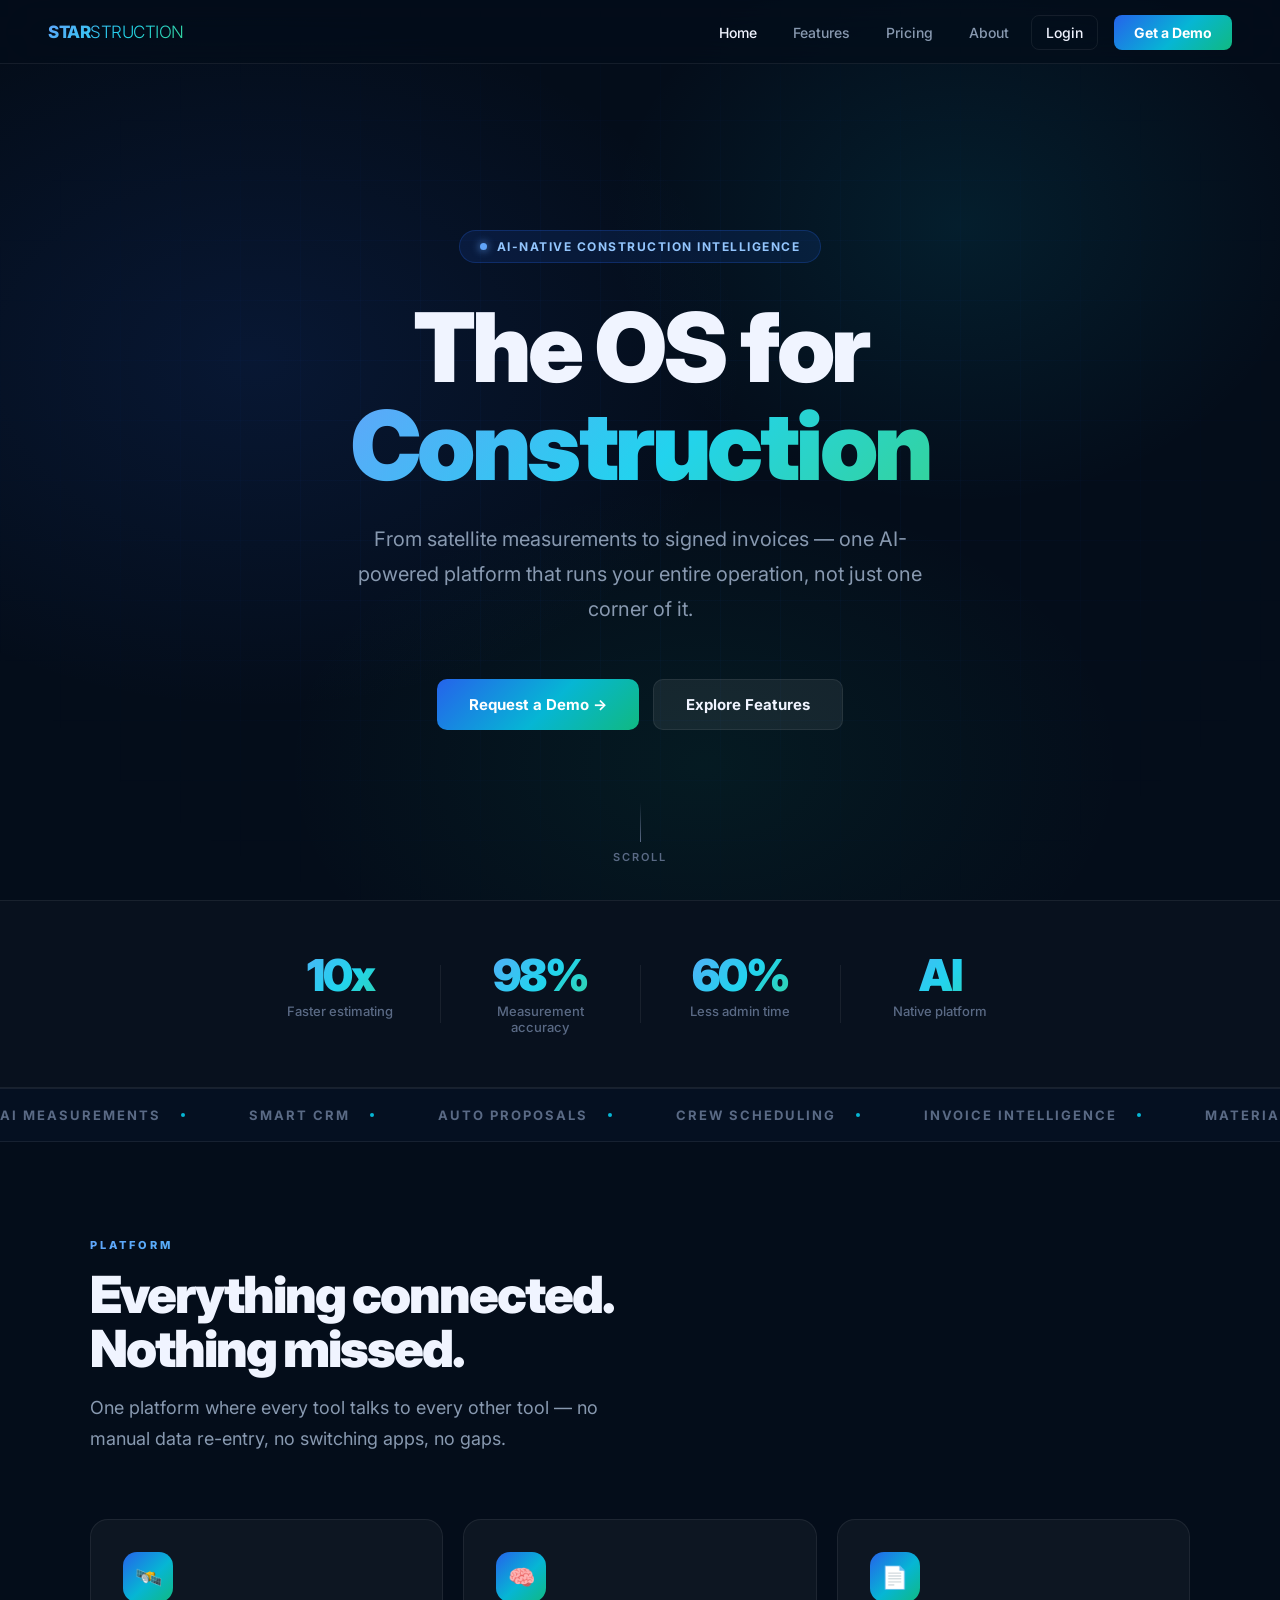
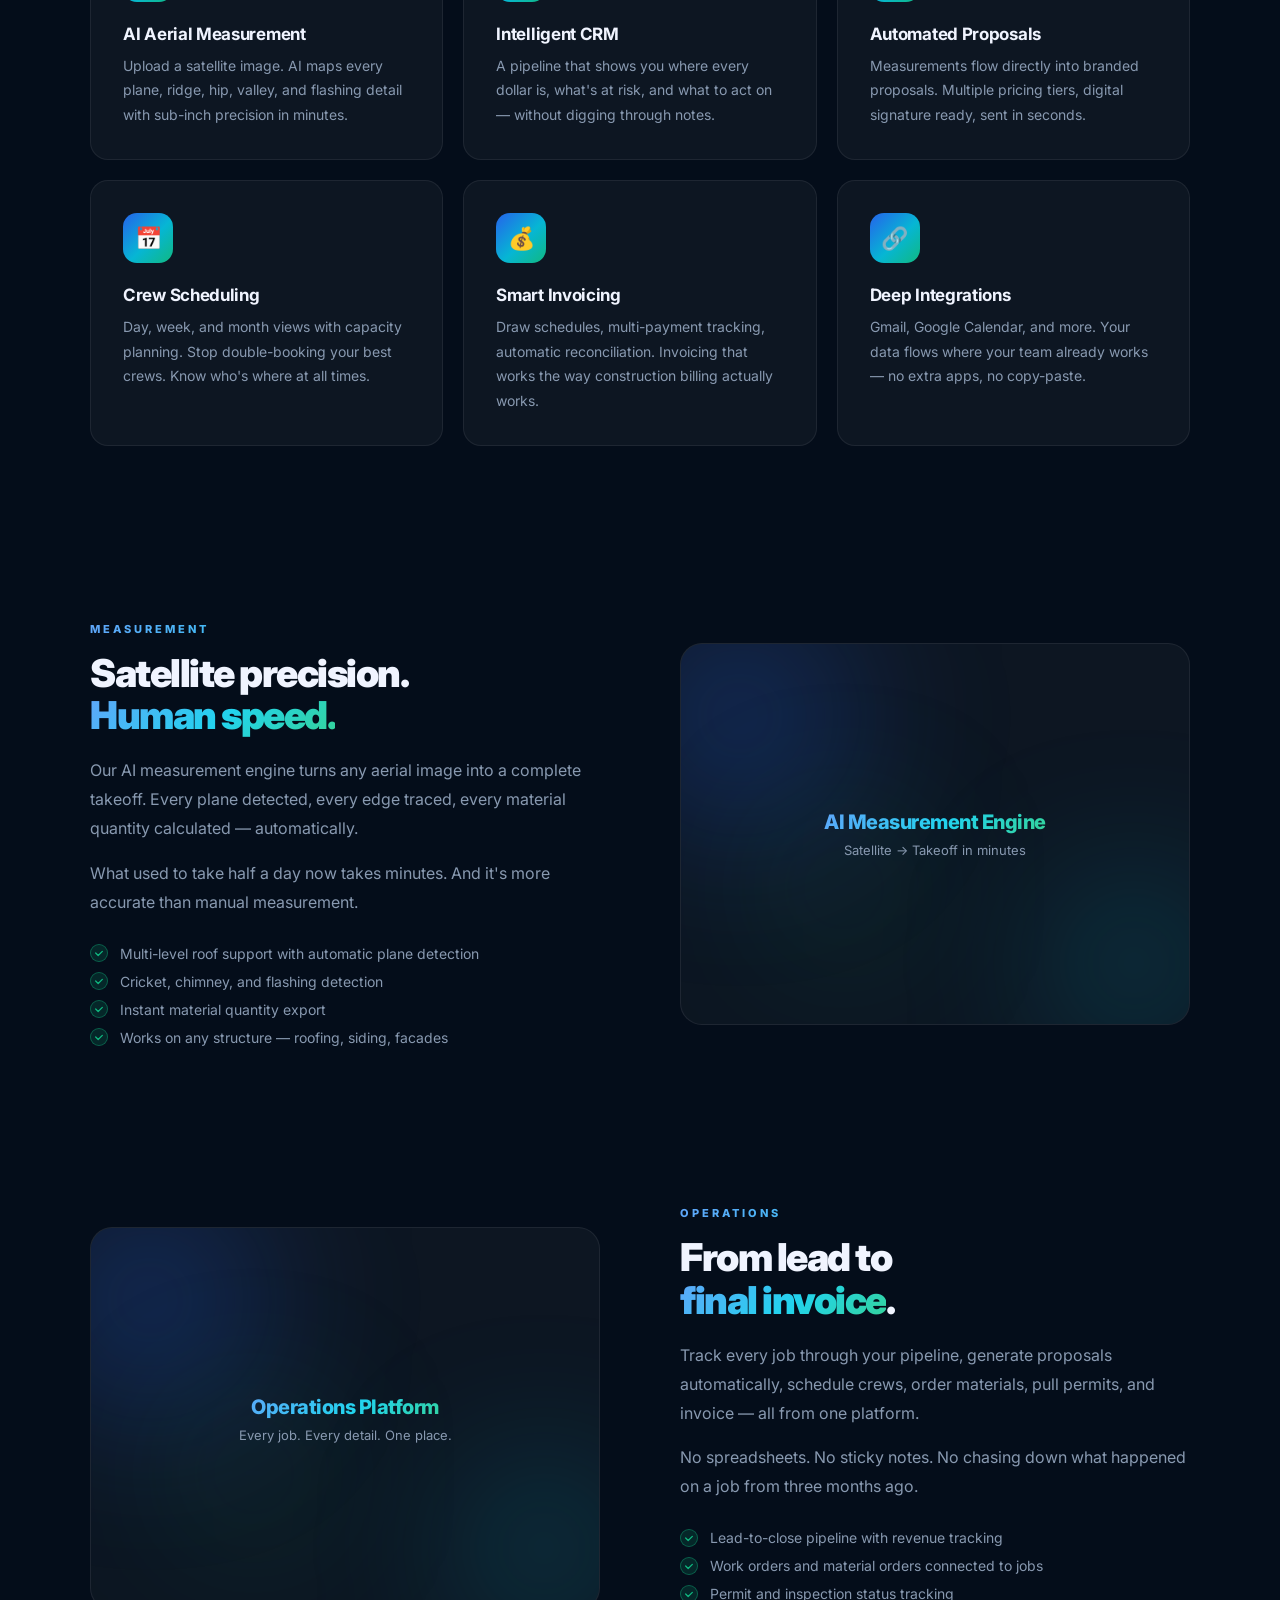
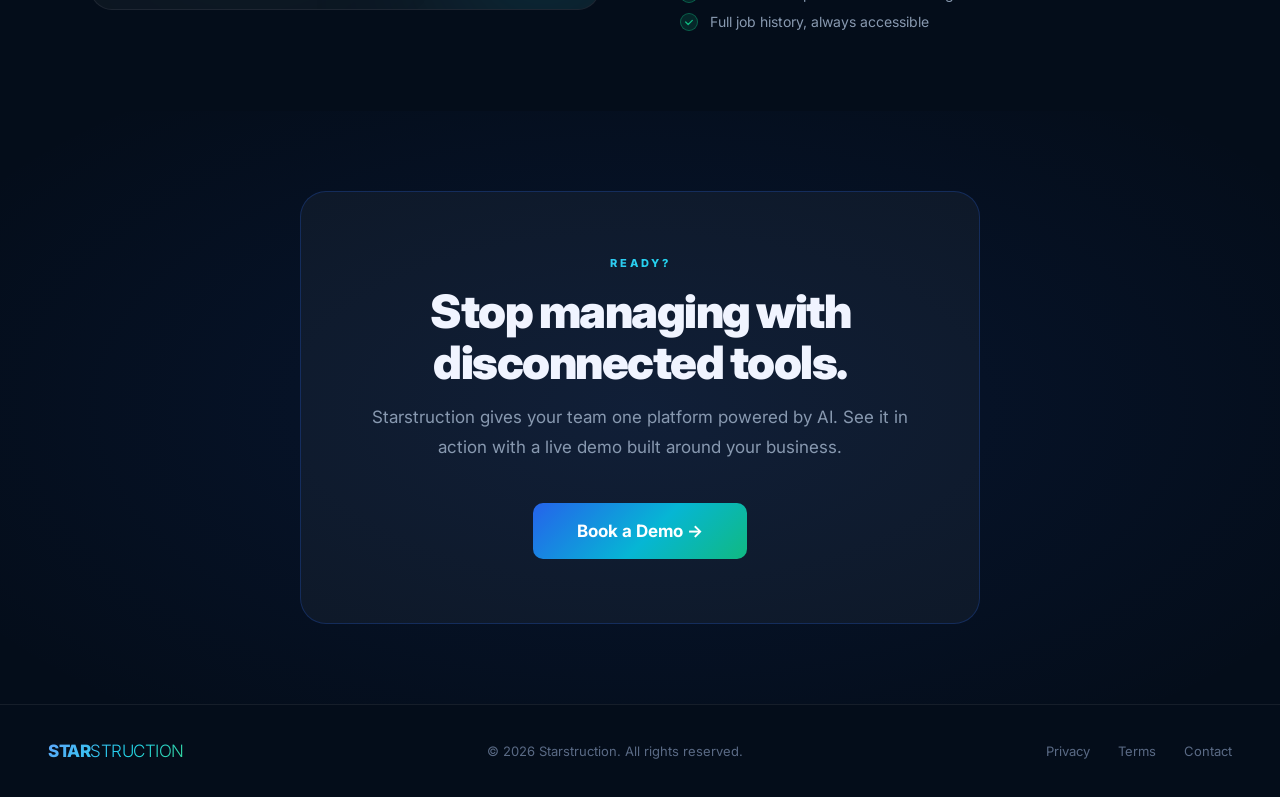
==== commit 21b07fd6: "Update index.html" ====
--- a/index.html
+++ b/index.html
@@ -853,6 +853,7 @@
     <li><a id="nl-features" onclick="nav('features')">Features</a></li>
     <li><a id="nl-pricing" onclick="nav('pricing')">Pricing</a></li>
     <li><a id="nl-about" onclick="nav('about')">About</a></li>
+    <li><a href="https://www.starstruct.ai" target="_blank" style="border: 1px solid var(--border); color: var(--text); margin-right: 8px;">Login</a></li>
     <li><a id="nl-contact" class="nav-cta" onclick="nav('contact')">Get a Demo</a></li>
   </ul>
 </nav>
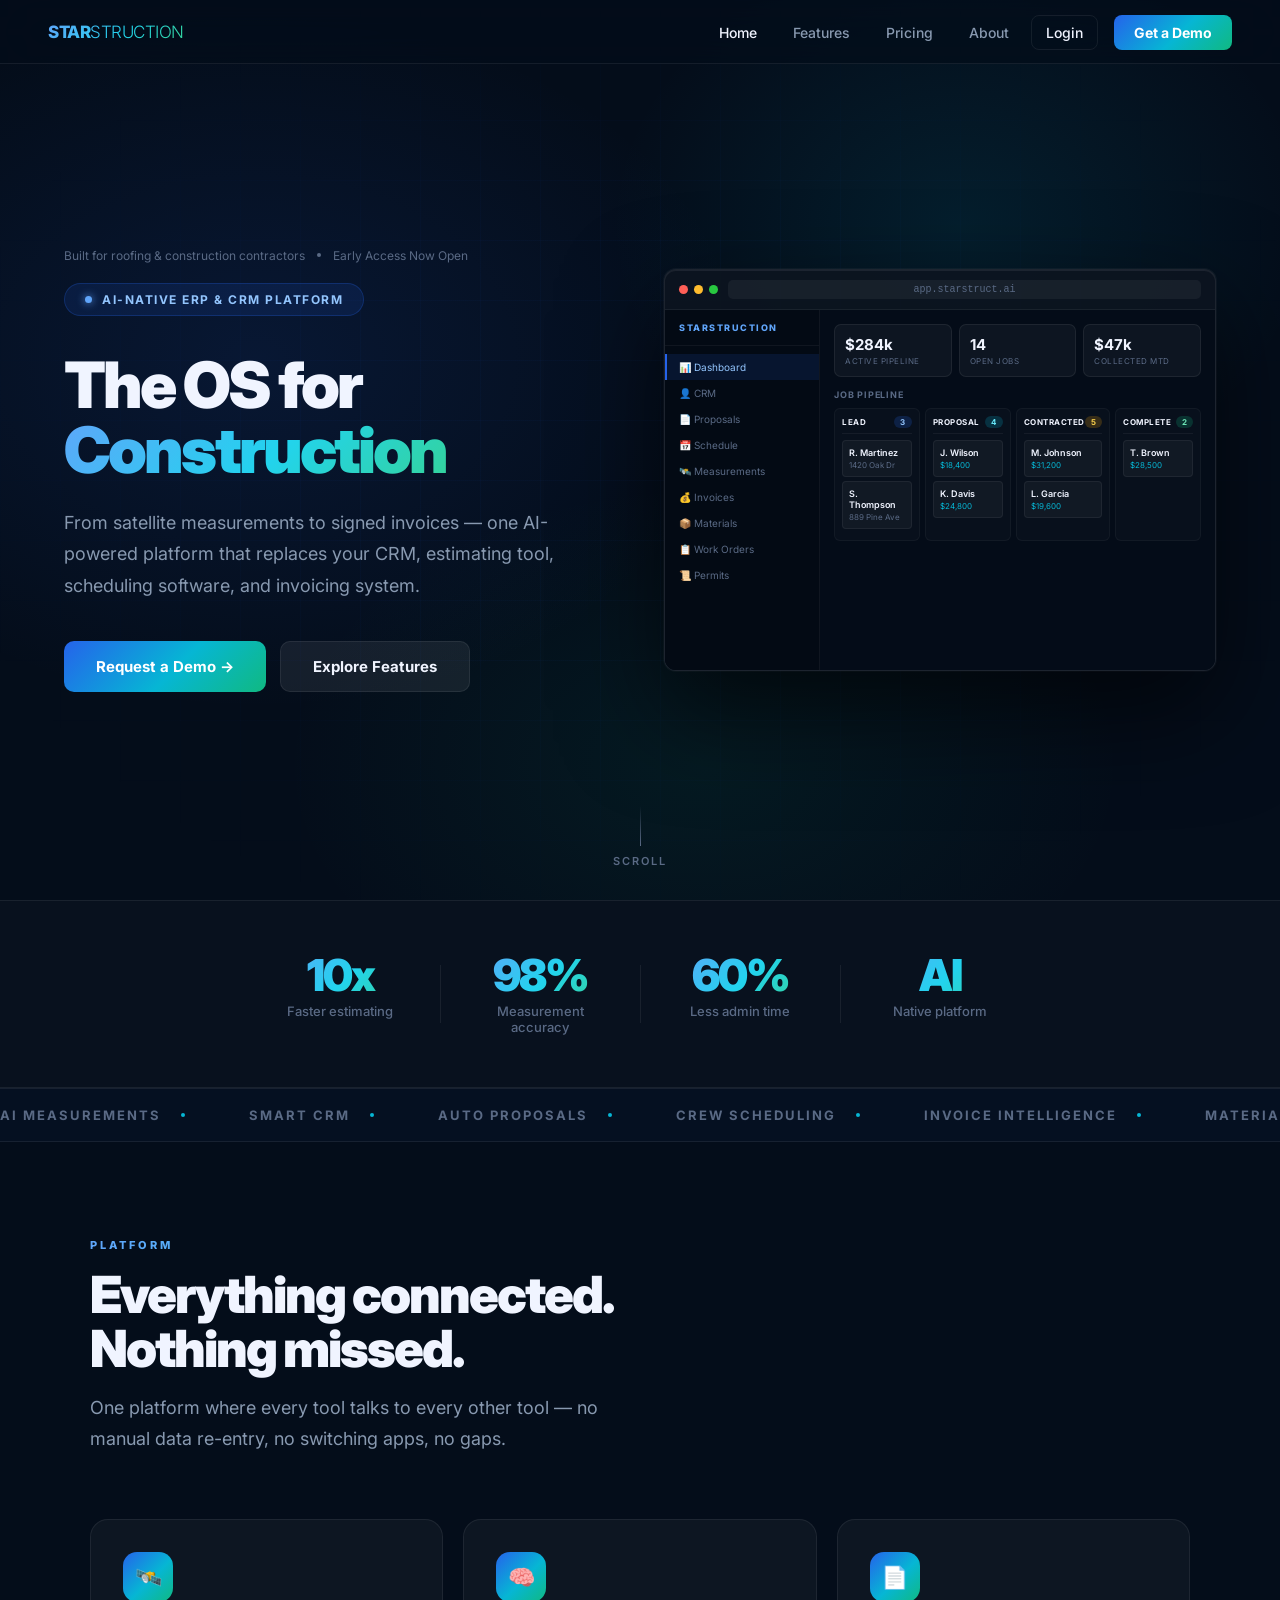
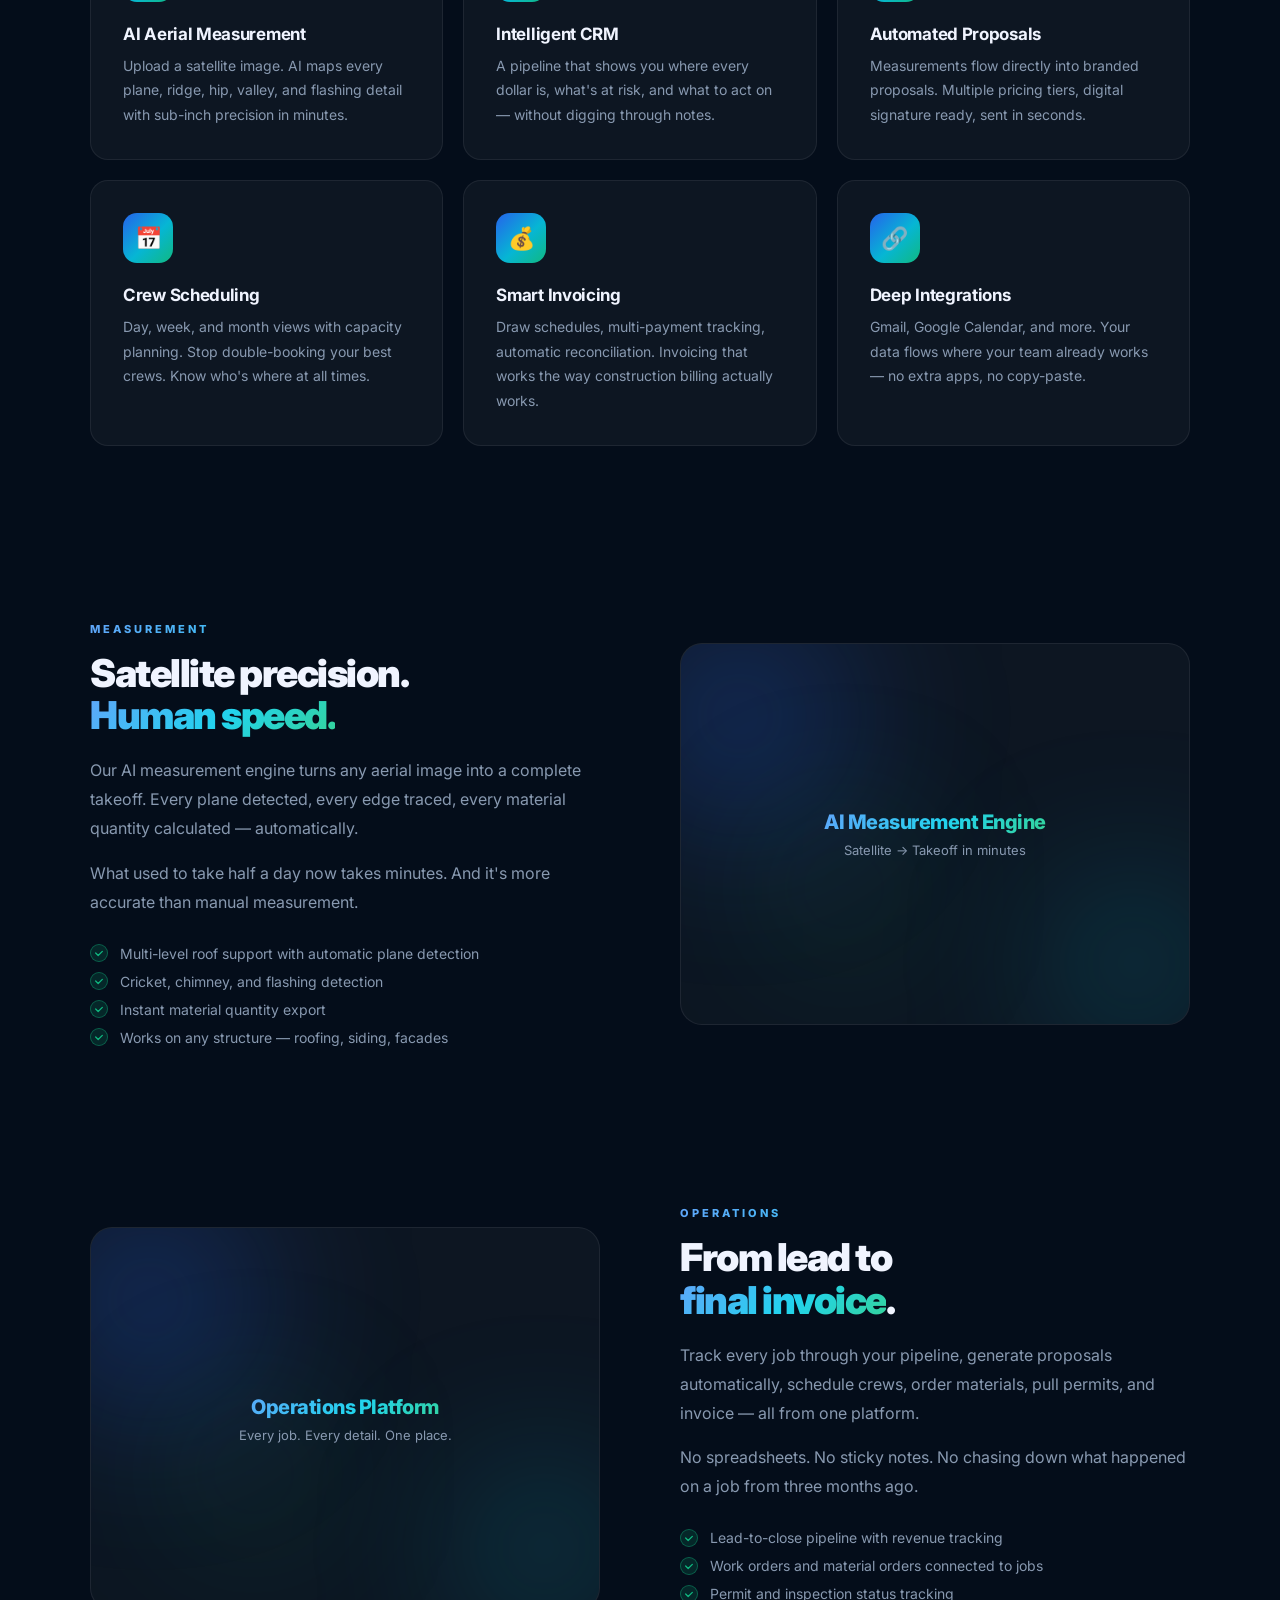
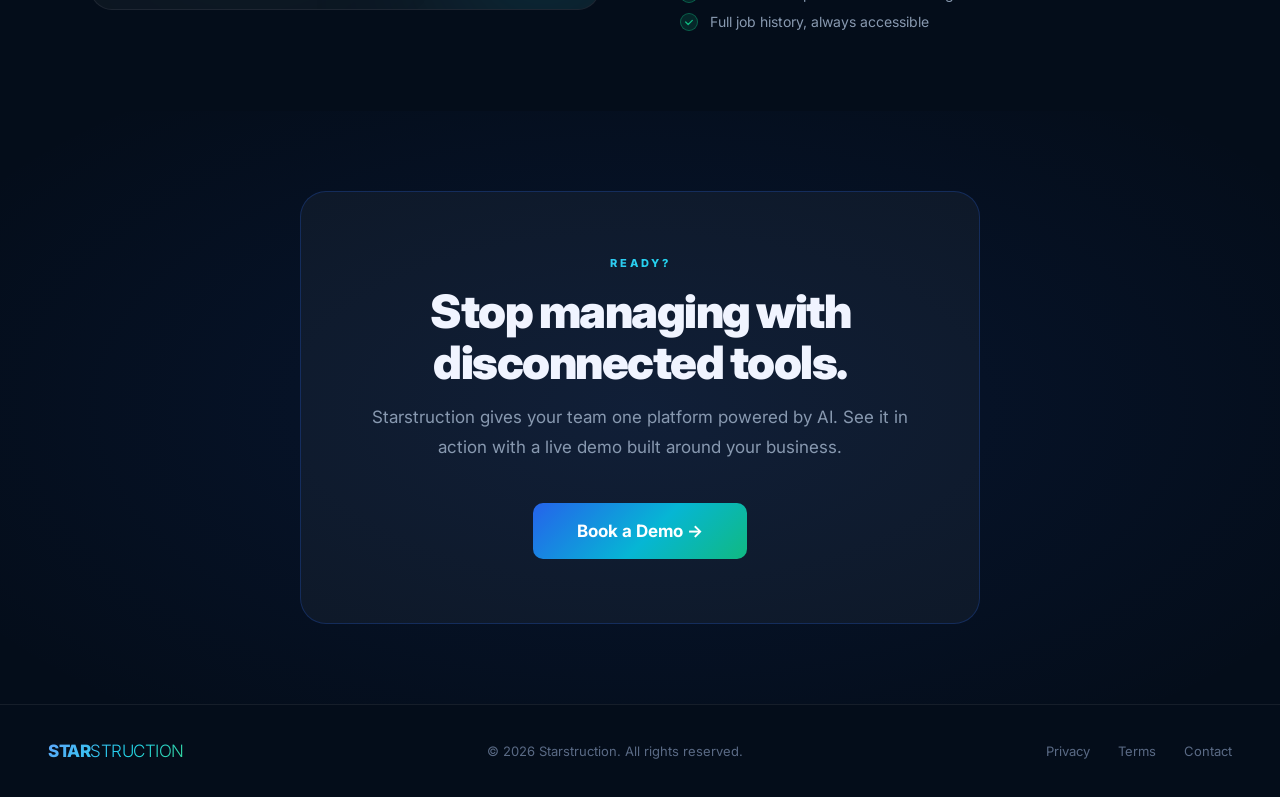
==== commit 8be44d26: "Update index.html" ====
--- a/index.html
+++ b/index.html
@@ -102,14 +102,13 @@
 /* ── HERO ── */
 .hero {
   min-height: 100vh;
-  display: flex;
-  flex-direction: column;
-  align-items: center;
-  justify-content: center;
-  text-align: center;
-  padding: 140px 40px 80px;
+  display: grid;
+  grid-template-columns: 1fr 1fr;
+  align-items: center;
+  padding: 120px 64px 80px;
   position: relative;
   overflow: hidden;
+  gap: 48px;
 }
 
 .hero-grid {
@@ -131,7 +130,7 @@
     radial-gradient(ellipse 600px 400px at 55% 85%, rgba(16,185,129,0.08) 0%, transparent 70%);
 }
 
-.hero-content { position: relative; z-index: 1; max-width: 860px; }
+.hero-content { position: relative; z-index: 1; }
 
 .hero-badge {
   display: inline-flex;
@@ -162,11 +161,11 @@
 }
 
 h1.hero-title {
-  font-size: clamp(52px, 8vw, 96px);
+  font-size: clamp(40px, 5vw, 72px);
   font-weight: 900;
   line-height: 1.02;
-  letter-spacing: -3.5px;
-  margin-bottom: 28px;
+  letter-spacing: -3px;
+  margin-bottom: 24px;
 }
 
 .grad-text {
@@ -177,20 +176,133 @@
 }
 
 .hero-sub {
-  font-size: clamp(16px, 2vw, 20px);
+  font-size: clamp(15px, 1.6vw, 18px);
   color: var(--muted-2);
   line-height: 1.75;
-  max-width: 580px;
-  margin: 0 auto 52px;
+  max-width: 520px;
+  margin: 0 0 40px;
   font-weight: 400;
 }
 
 .cta-row {
   display: flex;
   gap: 14px;
-  justify-content: center;
+  justify-content: flex-start;
   flex-wrap: wrap;
 }
+
+/* ── HERO PROOF ── */
+.hero-proof {
+  display: flex;
+  align-items: center;
+  gap: 12px;
+  margin-bottom: 20px;
+  font-size: 12px;
+  color: var(--muted);
+}
+.hero-proof-dot { width: 4px; height: 4px; border-radius: 50%; background: var(--muted); }
+
+/* ── HERO VISUAL / APP MOCKUP ── */
+.hero-visual { position: relative; z-index: 1; }
+
+.browser-frame {
+  background: rgba(4,12,24,0.9);
+  border: 1px solid rgba(255,255,255,0.1);
+  border-radius: 12px;
+  overflow: hidden;
+  box-shadow: 0 40px 100px rgba(0,0,0,0.6), 0 0 0 1px rgba(255,255,255,0.04), inset 0 1px 0 rgba(255,255,255,0.07);
+}
+.browser-bar {
+  background: rgba(255,255,255,0.03);
+  border-bottom: 1px solid rgba(255,255,255,0.06);
+  padding: 10px 14px;
+  display: flex;
+  align-items: center;
+  gap: 10px;
+}
+.browser-dots { display: flex; gap: 6px; }
+.browser-dot { width: 9px; height: 9px; border-radius: 50%; }
+.bd-r { background: #ff5f57; }
+.bd-y { background: #febc2e; }
+.bd-g { background: #28c840; }
+.browser-url {
+  flex: 1;
+  background: rgba(255,255,255,0.05);
+  border-radius: 5px;
+  padding: 4px 12px;
+  font-size: 10px;
+  color: var(--muted);
+  font-family: monospace;
+  text-align: center;
+}
+.app-shell {
+  display: grid;
+  grid-template-columns: 155px 1fr;
+  height: 360px;
+  background: #040c18;
+}
+.app-sidebar {
+  background: #030a14;
+  border-right: 1px solid rgba(255,255,255,0.05);
+  padding: 12px 0;
+}
+.app-sidebar-top {
+  padding: 0 14px 12px;
+  font-size: 9px;
+  font-weight: 800;
+  letter-spacing: 1.5px;
+  color: #60a5fa;
+  border-bottom: 1px solid rgba(255,255,255,0.05);
+  margin-bottom: 8px;
+}
+.app-nav-item {
+  padding: 7px 14px;
+  font-size: 10px;
+  color: var(--muted);
+  display: flex;
+  align-items: center;
+  gap: 8px;
+  cursor: default;
+  user-select: none;
+}
+.app-nav-item.ani {
+  background: rgba(37,99,235,0.12);
+  color: #93c5fd;
+  border-left: 2px solid var(--blue);
+  padding-left: 12px;
+}
+.app-main { padding: 14px; overflow: hidden; }
+.app-kpi-row {
+  display: grid;
+  grid-template-columns: repeat(3, 1fr);
+  gap: 7px;
+  margin-bottom: 12px;
+}
+.app-kpi {
+  background: rgba(255,255,255,0.04);
+  border: 1px solid rgba(255,255,255,0.07);
+  border-radius: 7px;
+  padding: 10px;
+}
+.app-kpi-val { font-size: 15px; font-weight: 700; color: var(--text); margin-bottom: 2px; }
+.app-kpi-lbl { font-size: 8px; color: var(--muted); text-transform: uppercase; letter-spacing: 0.5px; }
+.app-section-label { font-size: 9px; font-weight: 700; color: var(--muted); text-transform: uppercase; letter-spacing: 0.8px; margin-bottom: 8px; }
+.app-pipeline { display: grid; grid-template-columns: repeat(4, 1fr); gap: 5px; }
+.pipe-col { background: rgba(255,255,255,0.02); border: 1px solid rgba(255,255,255,0.04); border-radius: 6px; padding: 7px; }
+.pipe-col-hd {
+  font-size: 8px; font-weight: 700; text-transform: uppercase; letter-spacing: 0.5px;
+  margin-bottom: 6px; padding-bottom: 5px; border-bottom: 1px solid rgba(255,255,255,0.05);
+  display: flex; justify-content: space-between; align-items: center;
+}
+.pipe-card { background: rgba(255,255,255,0.04); border: 1px solid rgba(255,255,255,0.06); border-radius: 4px; padding: 6px; margin-bottom: 4px; }
+.pipe-card-name { font-size: 9px; color: var(--text); font-weight: 600; margin-bottom: 2px; }
+.pipe-card-val { font-size: 8px; color: var(--cyan); }
+.pipe-card-addr { font-size: 8px; color: var(--muted); }
+.pipe-badge { font-size: 8px; padding: 1px 6px; border-radius: 100px; font-weight: 700; }
+.pb-blue { background: rgba(37,99,235,0.2); color: #93c5fd; }
+.pb-green { background: rgba(16,185,129,0.2); color: #6ee7b7; }
+.pb-cyan { background: rgba(6,182,212,0.2); color: #67e8f9; }
+.pb-orange { background: rgba(245,158,11,0.2); color: #fcd34d; }
 
 .btn {
   display: inline-flex;
@@ -826,6 +938,13 @@
 @media (max-width: 900px) {
   nav { padding: 0 20px; }
   .nav-links { display: none; }
+  .nav-login-mobile { display: block !important; }
+  .hero { grid-template-columns: 1fr; padding: 120px 24px 60px; gap: 0; }
+  .hero-visual { display: none; }
+  .hero-content { text-align: center; }
+  .hero-sub { margin: 0 auto 40px; }
+  .cta-row { justify-content: center; }
+  .hero-proof { justify-content: center; }
   .big-feat, .about-split { grid-template-columns: 1fr; gap: 40px; }
   .big-feat.reverse { direction: ltr; }
   .value-cards { grid-template-columns: 1fr 1fr; }
@@ -848,6 +967,7 @@
 <!-- NAVIGATION -->
 <nav>
   <div class="logo" onclick="nav('home')">STAR<span>STRUCTION</span></div>
+  <a class="nav-login-mobile" href="https://www.starstruct.ai" target="_blank" style="display:none; border:1px solid var(--border); color:var(--text); padding:6px 14px; border-radius:6px; font-size:14px; text-decoration:none; margin-left:auto;">Login</a>
   <ul class="nav-links">
     <li><a id="nl-home" class="active" onclick="nav('home')">Home</a></li>
     <li><a id="nl-features" onclick="nav('features')">Features</a></li>
@@ -861,23 +981,95 @@
 <!-- ═══════════════════════════ HOME ═══════════════════════════ -->
 <div id="p-home" class="page active">
 
-  <section class="hero">
-    <div class="hero-grid"></div>
-    <div class="hero-glow"></div>
-    <div class="hero-content">
-      <div class="hero-badge"><div class="badge-dot"></div>AI-Native Construction Intelligence</div>
-      <h1 class="hero-title">The OS for<br><span class="grad-text">Construction</span></h1>
-      <p class="hero-sub">From satellite measurements to signed invoices — one AI-powered platform that runs your entire operation, not just one corner of it.</p>
-      <div class="cta-row">
-        <button class="btn btn-primary" onclick="nav('contact')">Request a Demo &rarr;</button>
-        <button class="btn btn-ghost" onclick="nav('features')">Explore Features</button>
-      </div>
-    </div>
-    <div class="scroll-hint">
-      <div class="scroll-line"></div>
-      <span>Scroll</span>
-    </div>
-  </section>
+<section class="hero">
+  <div class="hero-grid"></div>
+  <div class="hero-glow"></div>
+
+  <div class="hero-content">
+    <div class="hero-proof">
+      <span>Built for roofing &amp; construction contractors</span>
+      <div class="hero-proof-dot"></div>
+      <span>Early Access Now Open</span>
+    </div>
+    <div class="hero-badge"><div class="badge-dot"></div>AI-Native ERP &amp; CRM Platform</div>
+    <h1 class="hero-title">The OS for<br><span class="grad-text">Construction</span></h1>
+    <p class="hero-sub">From satellite measurements to signed invoices — one AI-powered platform that replaces your CRM, estimating tool, scheduling software, and invoicing system.</p>
+    <div class="cta-row">
+      <button class="btn btn-primary" onclick="nav('contact')">Request a Demo &rarr;</button>
+      <button class="btn btn-ghost" onclick="nav('features')">Explore Features</button>
+    </div>
+  </div>
+
+  <div class="hero-visual">
+    <div class="browser-frame">
+      <div class="browser-bar">
+        <div class="browser-dots">
+          <div class="browser-dot bd-r"></div>
+          <div class="browser-dot bd-y"></div>
+          <div class="browser-dot bd-g"></div>
+        </div>
+        <div class="browser-url">app.starstruct.ai</div>
+      </div>
+      <div class="app-shell">
+        <div class="app-sidebar">
+          <div class="app-sidebar-top">STARSTRUCTION</div>
+          <div class="app-nav-item ani">📊 Dashboard</div>
+          <div class="app-nav-item">👤 CRM</div>
+          <div class="app-nav-item">📄 Proposals</div>
+          <div class="app-nav-item">📅 Schedule</div>
+          <div class="app-nav-item">🛰️ Measurements</div>
+          <div class="app-nav-item">💰 Invoices</div>
+          <div class="app-nav-item">📦 Materials</div>
+          <div class="app-nav-item">📋 Work Orders</div>
+          <div class="app-nav-item">📜 Permits</div>
+        </div>
+        <div class="app-main">
+          <div class="app-kpi-row">
+            <div class="app-kpi">
+              <div class="app-kpi-val">$284k</div>
+              <div class="app-kpi-lbl">Active Pipeline</div>
+            </div>
+            <div class="app-kpi">
+              <div class="app-kpi-val">14</div>
+              <div class="app-kpi-lbl">Open Jobs</div>
+            </div>
+            <div class="app-kpi">
+              <div class="app-kpi-val">$47k</div>
+              <div class="app-kpi-lbl">Collected MTD</div>
+            </div>
+          </div>
+          <div class="app-section-label">Job Pipeline</div>
+          <div class="app-pipeline">
+            <div class="pipe-col">
+              <div class="pipe-col-hd"><span>Lead</span><span class="pipe-badge pb-blue">3</span></div>
+              <div class="pipe-card"><div class="pipe-card-name">R. Martinez</div><div class="pipe-card-addr">1420 Oak Dr</div></div>
+              <div class="pipe-card"><div class="pipe-card-name">S. Thompson</div><div class="pipe-card-addr">889 Pine Ave</div></div>
+            </div>
+            <div class="pipe-col">
+              <div class="pipe-col-hd"><span>Proposal</span><span class="pipe-badge pb-cyan">4</span></div>
+              <div class="pipe-card"><div class="pipe-card-name">J. Wilson</div><div class="pipe-card-val">$18,400</div></div>
+              <div class="pipe-card"><div class="pipe-card-name">K. Davis</div><div class="pipe-card-val">$24,800</div></div>
+            </div>
+            <div class="pipe-col">
+              <div class="pipe-col-hd"><span>Contracted</span><span class="pipe-badge pb-orange">5</span></div>
+              <div class="pipe-card"><div class="pipe-card-name">M. Johnson</div><div class="pipe-card-val">$31,200</div></div>
+              <div class="pipe-card"><div class="pipe-card-name">L. Garcia</div><div class="pipe-card-val">$19,600</div></div>
+            </div>
+            <div class="pipe-col">
+              <div class="pipe-col-hd"><span>Complete</span><span class="pipe-badge pb-green">2</span></div>
+              <div class="pipe-card"><div class="pipe-card-name">T. Brown</div><div class="pipe-card-val">$28,500</div></div>
+            </div>
+          </div>
+        </div>
+      </div>
+    </div>
+  </div>
+
+  <div class="scroll-hint" style="position:absolute;bottom:32px;left:50%;transform:translateX(-50%);">
+    <div class="scroll-line"></div>
+    <span>Scroll</span>
+  </div>
+</section>
 
   <div class="stats-strip">
     <div class="stat"><div class="stat-num">10x</div><div class="stat-lbl">Faster estimating</div></div>
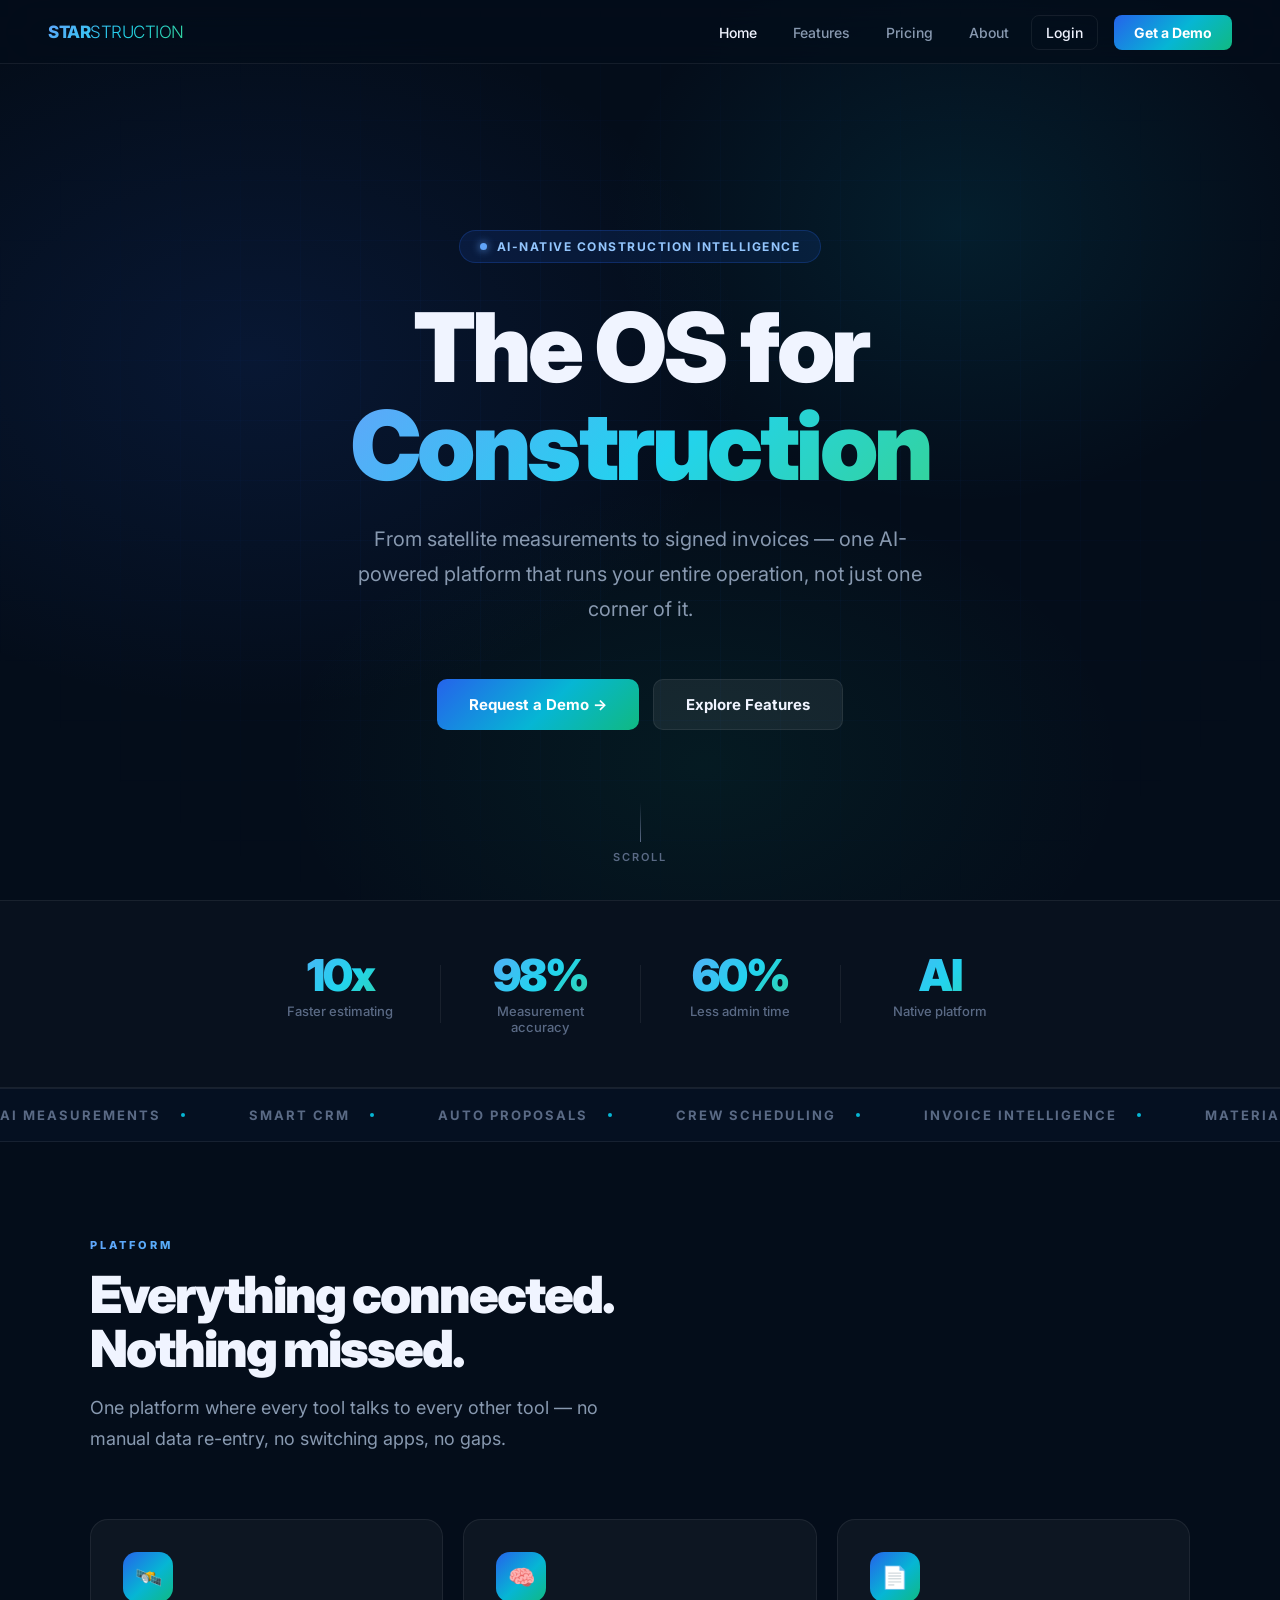
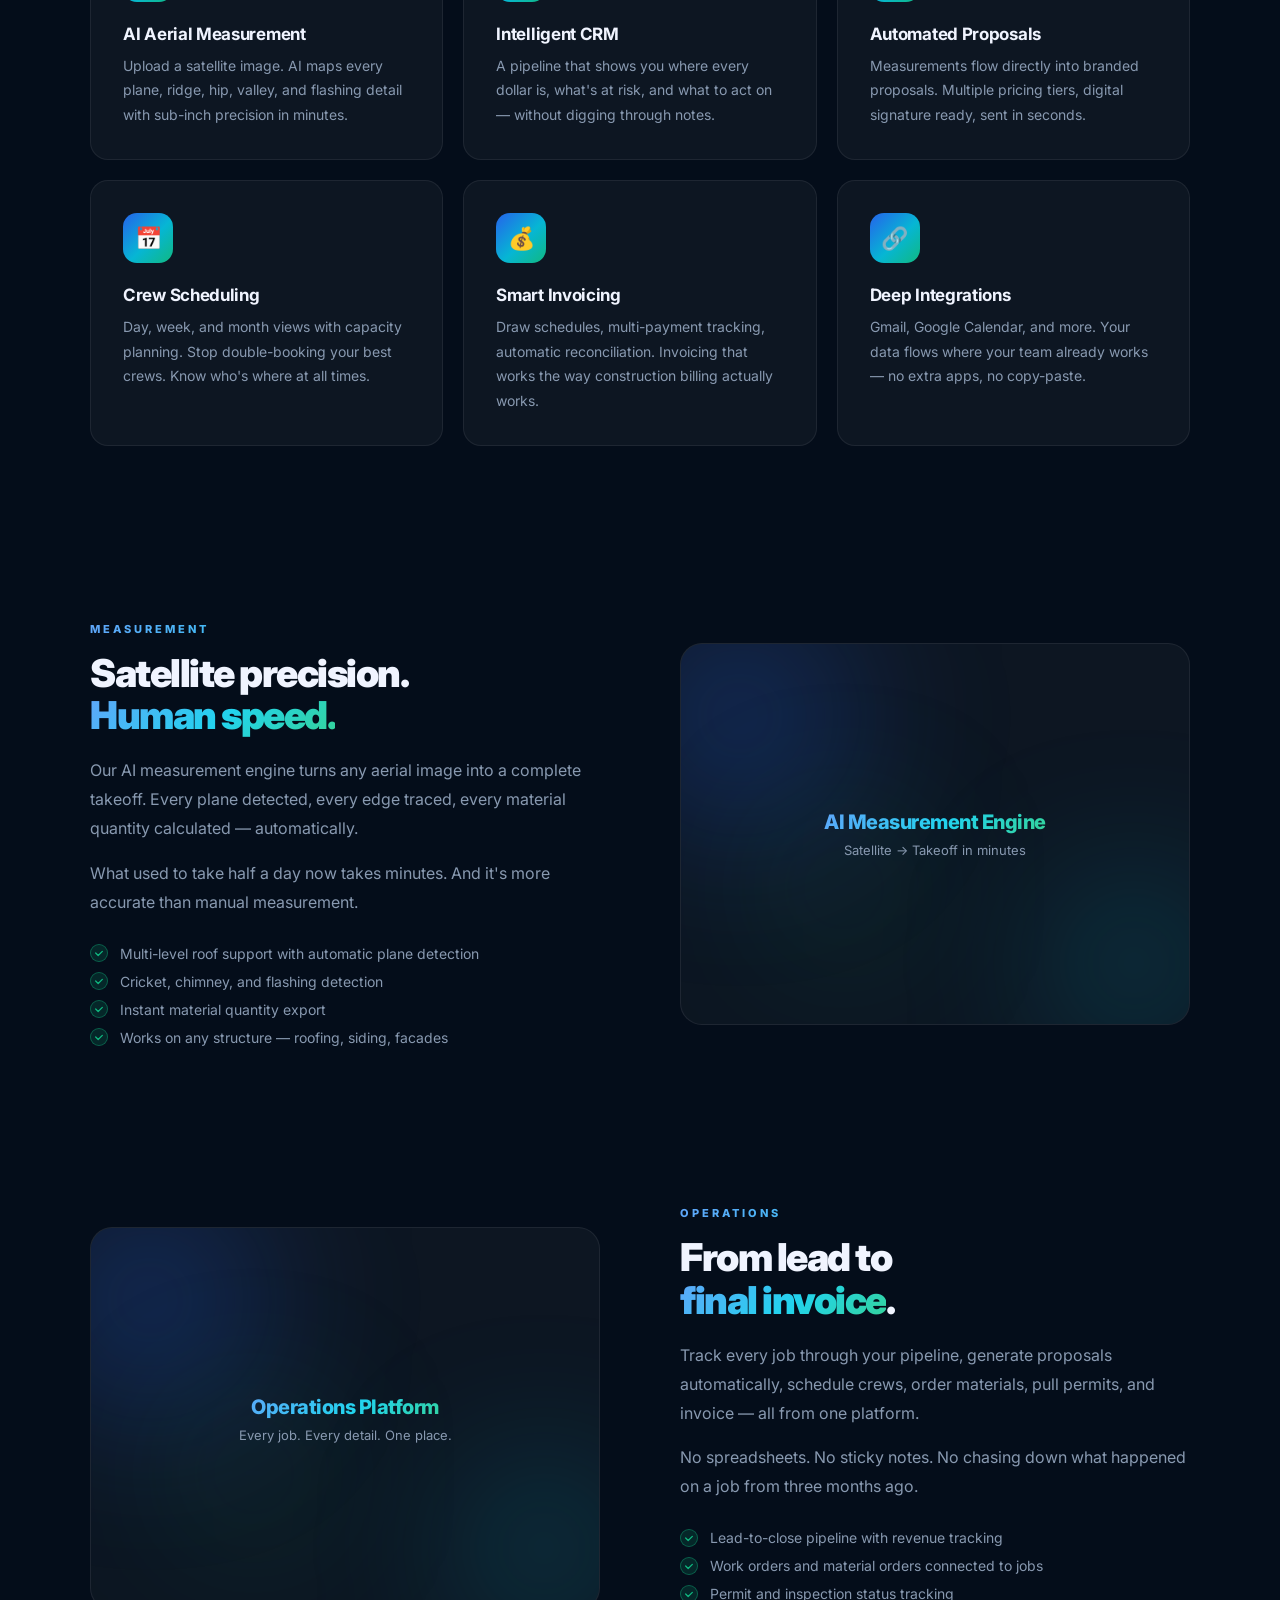
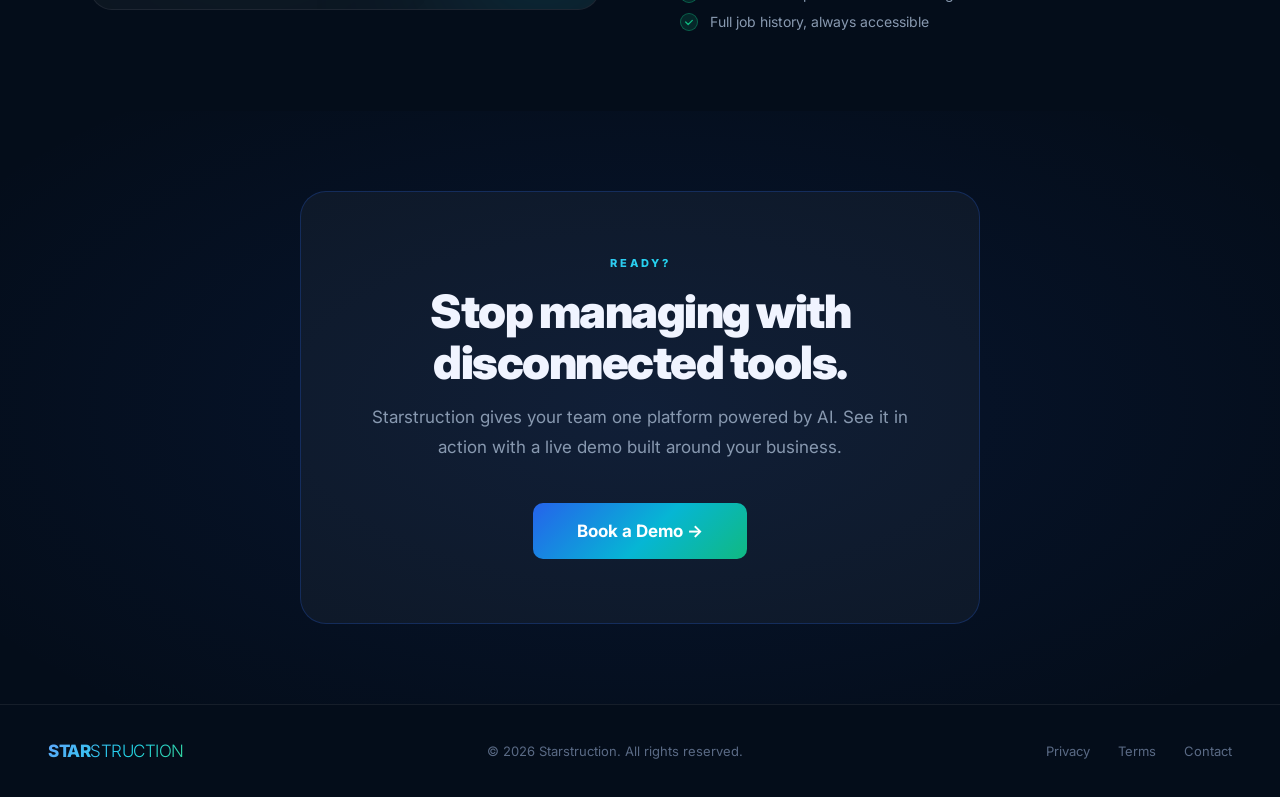
==== commit d5a776e8: "Revert "Update index.html" This reverts commit 8be44d2632db9ae9a67db04f66e6311c57797d21." ====
--- a/index.html
+++ b/index.html
@@ -102,13 +102,14 @@
 /* ── HERO ── */
 .hero {
   min-height: 100vh;
-  display: grid;
-  grid-template-columns: 1fr 1fr;
+  display: flex;
+  flex-direction: column;
   align-items: center;
-  padding: 120px 64px 80px;
+  justify-content: center;
+  text-align: center;
+  padding: 140px 40px 80px;
   position: relative;
   overflow: hidden;
-  gap: 48px;
 }
 
 .hero-grid {
@@ -130,7 +131,7 @@
     radial-gradient(ellipse 600px 400px at 55% 85%, rgba(16,185,129,0.08) 0%, transparent 70%);
 }
 
-.hero-content { position: relative; z-index: 1; }
+.hero-content { position: relative; z-index: 1; max-width: 860px; }
 
 .hero-badge {
   display: inline-flex;
@@ -161,11 +162,11 @@
 }
 
 h1.hero-title {
-  font-size: clamp(40px, 5vw, 72px);
+  font-size: clamp(52px, 8vw, 96px);
   font-weight: 900;
   line-height: 1.02;
-  letter-spacing: -3px;
-  margin-bottom: 24px;
+  letter-spacing: -3.5px;
+  margin-bottom: 28px;
 }
 
 .grad-text {
@@ -176,133 +177,20 @@
 }
 
 .hero-sub {
-  font-size: clamp(15px, 1.6vw, 18px);
+  font-size: clamp(16px, 2vw, 20px);
   color: var(--muted-2);
   line-height: 1.75;
-  max-width: 520px;
-  margin: 0 0 40px;
+  max-width: 580px;
+  margin: 0 auto 52px;
   font-weight: 400;
 }
 
 .cta-row {
   display: flex;
   gap: 14px;
-  justify-content: flex-start;
+  justify-content: center;
   flex-wrap: wrap;
 }
-
-/* ── HERO PROOF ── */
-.hero-proof {
-  display: flex;
-  align-items: center;
-  gap: 12px;
-  margin-bottom: 20px;
-  font-size: 12px;
-  color: var(--muted);
-}
-.hero-proof-dot { width: 4px; height: 4px; border-radius: 50%; background: var(--muted); }
-
-/* ── HERO VISUAL / APP MOCKUP ── */
-.hero-visual { position: relative; z-index: 1; }
-
-.browser-frame {
-  background: rgba(4,12,24,0.9);
-  border: 1px solid rgba(255,255,255,0.1);
-  border-radius: 12px;
-  overflow: hidden;
-  box-shadow: 0 40px 100px rgba(0,0,0,0.6), 0 0 0 1px rgba(255,255,255,0.04), inset 0 1px 0 rgba(255,255,255,0.07);
-}
-.browser-bar {
-  background: rgba(255,255,255,0.03);
-  border-bottom: 1px solid rgba(255,255,255,0.06);
-  padding: 10px 14px;
-  display: flex;
-  align-items: center;
-  gap: 10px;
-}
-.browser-dots { display: flex; gap: 6px; }
-.browser-dot { width: 9px; height: 9px; border-radius: 50%; }
-.bd-r { background: #ff5f57; }
-.bd-y { background: #febc2e; }
-.bd-g { background: #28c840; }
-.browser-url {
-  flex: 1;
-  background: rgba(255,255,255,0.05);
-  border-radius: 5px;
-  padding: 4px 12px;
-  font-size: 10px;
-  color: var(--muted);
-  font-family: monospace;
-  text-align: center;
-}
-.app-shell {
-  display: grid;
-  grid-template-columns: 155px 1fr;
-  height: 360px;
-  background: #040c18;
-}
-.app-sidebar {
-  background: #030a14;
-  border-right: 1px solid rgba(255,255,255,0.05);
-  padding: 12px 0;
-}
-.app-sidebar-top {
-  padding: 0 14px 12px;
-  font-size: 9px;
-  font-weight: 800;
-  letter-spacing: 1.5px;
-  color: #60a5fa;
-  border-bottom: 1px solid rgba(255,255,255,0.05);
-  margin-bottom: 8px;
-}
-.app-nav-item {
-  padding: 7px 14px;
-  font-size: 10px;
-  color: var(--muted);
-  display: flex;
-  align-items: center;
-  gap: 8px;
-  cursor: default;
-  user-select: none;
-}
-.app-nav-item.ani {
-  background: rgba(37,99,235,0.12);
-  color: #93c5fd;
-  border-left: 2px solid var(--blue);
-  padding-left: 12px;
-}
-.app-main { padding: 14px; overflow: hidden; }
-.app-kpi-row {
-  display: grid;
-  grid-template-columns: repeat(3, 1fr);
-  gap: 7px;
-  margin-bottom: 12px;
-}
-.app-kpi {
-  background: rgba(255,255,255,0.04);
-  border: 1px solid rgba(255,255,255,0.07);
-  border-radius: 7px;
-  padding: 10px;
-}
-.app-kpi-val { font-size: 15px; font-weight: 700; color: var(--text); margin-bottom: 2px; }
-.app-kpi-lbl { font-size: 8px; color: var(--muted); text-transform: uppercase; letter-spacing: 0.5px; }
-.app-section-label { font-size: 9px; font-weight: 700; color: var(--muted); text-transform: uppercase; letter-spacing: 0.8px; margin-bottom: 8px; }
-.app-pipeline { display: grid; grid-template-columns: repeat(4, 1fr); gap: 5px; }
-.pipe-col { background: rgba(255,255,255,0.02); border: 1px solid rgba(255,255,255,0.04); border-radius: 6px; padding: 7px; }
-.pipe-col-hd {
-  font-size: 8px; font-weight: 700; text-transform: uppercase; letter-spacing: 0.5px;
-  margin-bottom: 6px; padding-bottom: 5px; border-bottom: 1px solid rgba(255,255,255,0.05);
-  display: flex; justify-content: space-between; align-items: center;
-}
-.pipe-card { background: rgba(255,255,255,0.04); border: 1px solid rgba(255,255,255,0.06); border-radius: 4px; padding: 6px; margin-bottom: 4px; }
-.pipe-card-name { font-size: 9px; color: var(--text); font-weight: 600; margin-bottom: 2px; }
-.pipe-card-val { font-size: 8px; color: var(--cyan); }
-.pipe-card-addr { font-size: 8px; color: var(--muted); }
-.pipe-badge { font-size: 8px; padding: 1px 6px; border-radius: 100px; font-weight: 700; }
-.pb-blue { background: rgba(37,99,235,0.2); color: #93c5fd; }
-.pb-green { background: rgba(16,185,129,0.2); color: #6ee7b7; }
-.pb-cyan { background: rgba(6,182,212,0.2); color: #67e8f9; }
-.pb-orange { background: rgba(245,158,11,0.2); color: #fcd34d; }
 
 .btn {
   display: inline-flex;
@@ -939,12 +827,6 @@
   nav { padding: 0 20px; }
   .nav-links { display: none; }
   .nav-login-mobile { display: block !important; }
-  .hero { grid-template-columns: 1fr; padding: 120px 24px 60px; gap: 0; }
-  .hero-visual { display: none; }
-  .hero-content { text-align: center; }
-  .hero-sub { margin: 0 auto 40px; }
-  .cta-row { justify-content: center; }
-  .hero-proof { justify-content: center; }
   .big-feat, .about-split { grid-template-columns: 1fr; gap: 40px; }
   .big-feat.reverse { direction: ltr; }
   .value-cards { grid-template-columns: 1fr 1fr; }
@@ -981,95 +863,23 @@
 <!-- ═══════════════════════════ HOME ═══════════════════════════ -->
 <div id="p-home" class="page active">
 
-<section class="hero">
-  <div class="hero-grid"></div>
-  <div class="hero-glow"></div>
-
-  <div class="hero-content">
-    <div class="hero-proof">
-      <span>Built for roofing &amp; construction contractors</span>
-      <div class="hero-proof-dot"></div>
-      <span>Early Access Now Open</span>
-    </div>
-    <div class="hero-badge"><div class="badge-dot"></div>AI-Native ERP &amp; CRM Platform</div>
-    <h1 class="hero-title">The OS for<br><span class="grad-text">Construction</span></h1>
-    <p class="hero-sub">From satellite measurements to signed invoices — one AI-powered platform that replaces your CRM, estimating tool, scheduling software, and invoicing system.</p>
-    <div class="cta-row">
-      <button class="btn btn-primary" onclick="nav('contact')">Request a Demo &rarr;</button>
-      <button class="btn btn-ghost" onclick="nav('features')">Explore Features</button>
-    </div>
-  </div>
-
-  <div class="hero-visual">
-    <div class="browser-frame">
-      <div class="browser-bar">
-        <div class="browser-dots">
-          <div class="browser-dot bd-r"></div>
-          <div class="browser-dot bd-y"></div>
-          <div class="browser-dot bd-g"></div>
-        </div>
-        <div class="browser-url">app.starstruct.ai</div>
-      </div>
-      <div class="app-shell">
-        <div class="app-sidebar">
-          <div class="app-sidebar-top">STARSTRUCTION</div>
-          <div class="app-nav-item ani">📊 Dashboard</div>
-          <div class="app-nav-item">👤 CRM</div>
-          <div class="app-nav-item">📄 Proposals</div>
-          <div class="app-nav-item">📅 Schedule</div>
-          <div class="app-nav-item">🛰️ Measurements</div>
-          <div class="app-nav-item">💰 Invoices</div>
-          <div class="app-nav-item">📦 Materials</div>
-          <div class="app-nav-item">📋 Work Orders</div>
-          <div class="app-nav-item">📜 Permits</div>
-        </div>
-        <div class="app-main">
-          <div class="app-kpi-row">
-            <div class="app-kpi">
-              <div class="app-kpi-val">$284k</div>
-              <div class="app-kpi-lbl">Active Pipeline</div>
-            </div>
-            <div class="app-kpi">
-              <div class="app-kpi-val">14</div>
-              <div class="app-kpi-lbl">Open Jobs</div>
-            </div>
-            <div class="app-kpi">
-              <div class="app-kpi-val">$47k</div>
-              <div class="app-kpi-lbl">Collected MTD</div>
-            </div>
-          </div>
-          <div class="app-section-label">Job Pipeline</div>
-          <div class="app-pipeline">
-            <div class="pipe-col">
-              <div class="pipe-col-hd"><span>Lead</span><span class="pipe-badge pb-blue">3</span></div>
-              <div class="pipe-card"><div class="pipe-card-name">R. Martinez</div><div class="pipe-card-addr">1420 Oak Dr</div></div>
-              <div class="pipe-card"><div class="pipe-card-name">S. Thompson</div><div class="pipe-card-addr">889 Pine Ave</div></div>
-            </div>
-            <div class="pipe-col">
-              <div class="pipe-col-hd"><span>Proposal</span><span class="pipe-badge pb-cyan">4</span></div>
-              <div class="pipe-card"><div class="pipe-card-name">J. Wilson</div><div class="pipe-card-val">$18,400</div></div>
-              <div class="pipe-card"><div class="pipe-card-name">K. Davis</div><div class="pipe-card-val">$24,800</div></div>
-            </div>
-            <div class="pipe-col">
-              <div class="pipe-col-hd"><span>Contracted</span><span class="pipe-badge pb-orange">5</span></div>
-              <div class="pipe-card"><div class="pipe-card-name">M. Johnson</div><div class="pipe-card-val">$31,200</div></div>
-              <div class="pipe-card"><div class="pipe-card-name">L. Garcia</div><div class="pipe-card-val">$19,600</div></div>
-            </div>
-            <div class="pipe-col">
-              <div class="pipe-col-hd"><span>Complete</span><span class="pipe-badge pb-green">2</span></div>
-              <div class="pipe-card"><div class="pipe-card-name">T. Brown</div><div class="pipe-card-val">$28,500</div></div>
-            </div>
-          </div>
-        </div>
-      </div>
-    </div>
-  </div>
-
-  <div class="scroll-hint" style="position:absolute;bottom:32px;left:50%;transform:translateX(-50%);">
-    <div class="scroll-line"></div>
-    <span>Scroll</span>
-  </div>
-</section>
+  <section class="hero">
+    <div class="hero-grid"></div>
+    <div class="hero-glow"></div>
+    <div class="hero-content">
+      <div class="hero-badge"><div class="badge-dot"></div>AI-Native Construction Intelligence</div>
+      <h1 class="hero-title">The OS for<br><span class="grad-text">Construction</span></h1>
+      <p class="hero-sub">From satellite measurements to signed invoices — one AI-powered platform that runs your entire operation, not just one corner of it.</p>
+      <div class="cta-row">
+        <button class="btn btn-primary" onclick="nav('contact')">Request a Demo &rarr;</button>
+        <button class="btn btn-ghost" onclick="nav('features')">Explore Features</button>
+      </div>
+    </div>
+    <div class="scroll-hint">
+      <div class="scroll-line"></div>
+      <span>Scroll</span>
+    </div>
+  </section>
 
   <div class="stats-strip">
     <div class="stat"><div class="stat-num">10x</div><div class="stat-lbl">Faster estimating</div></div>
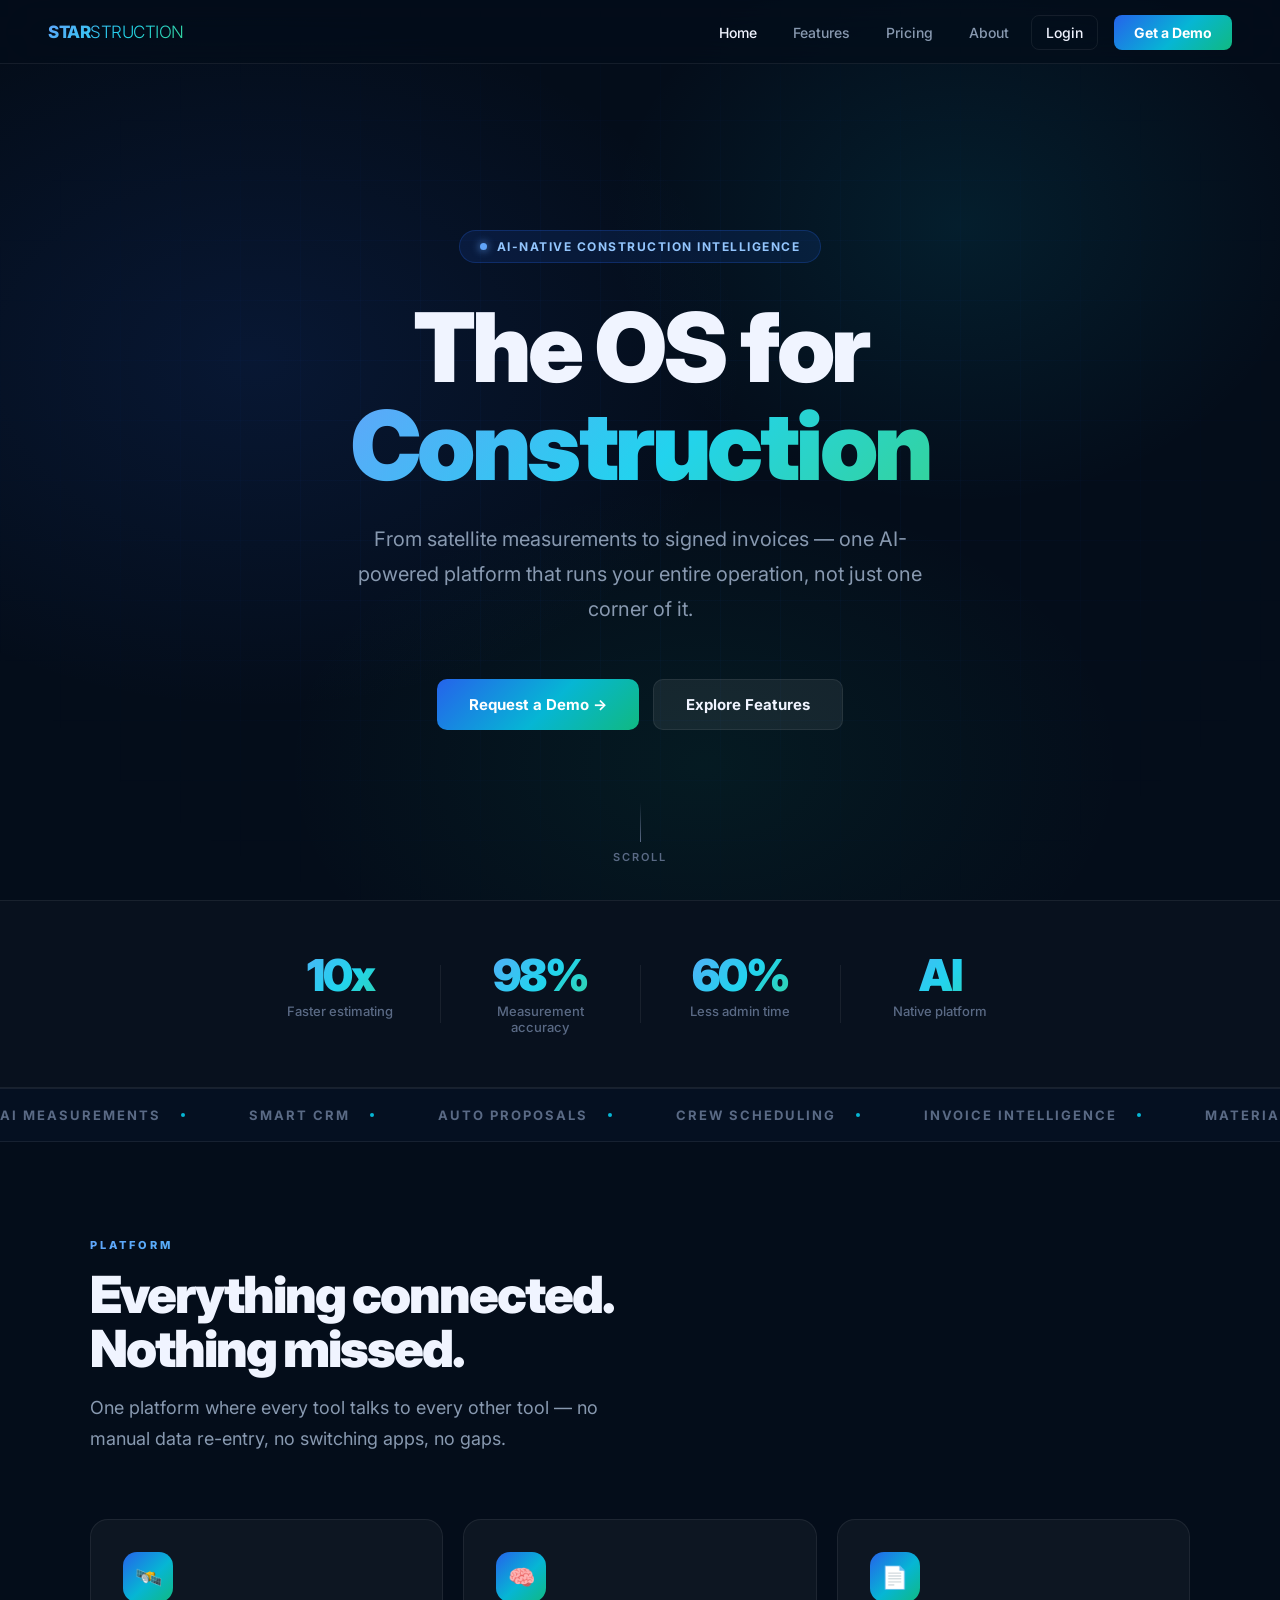
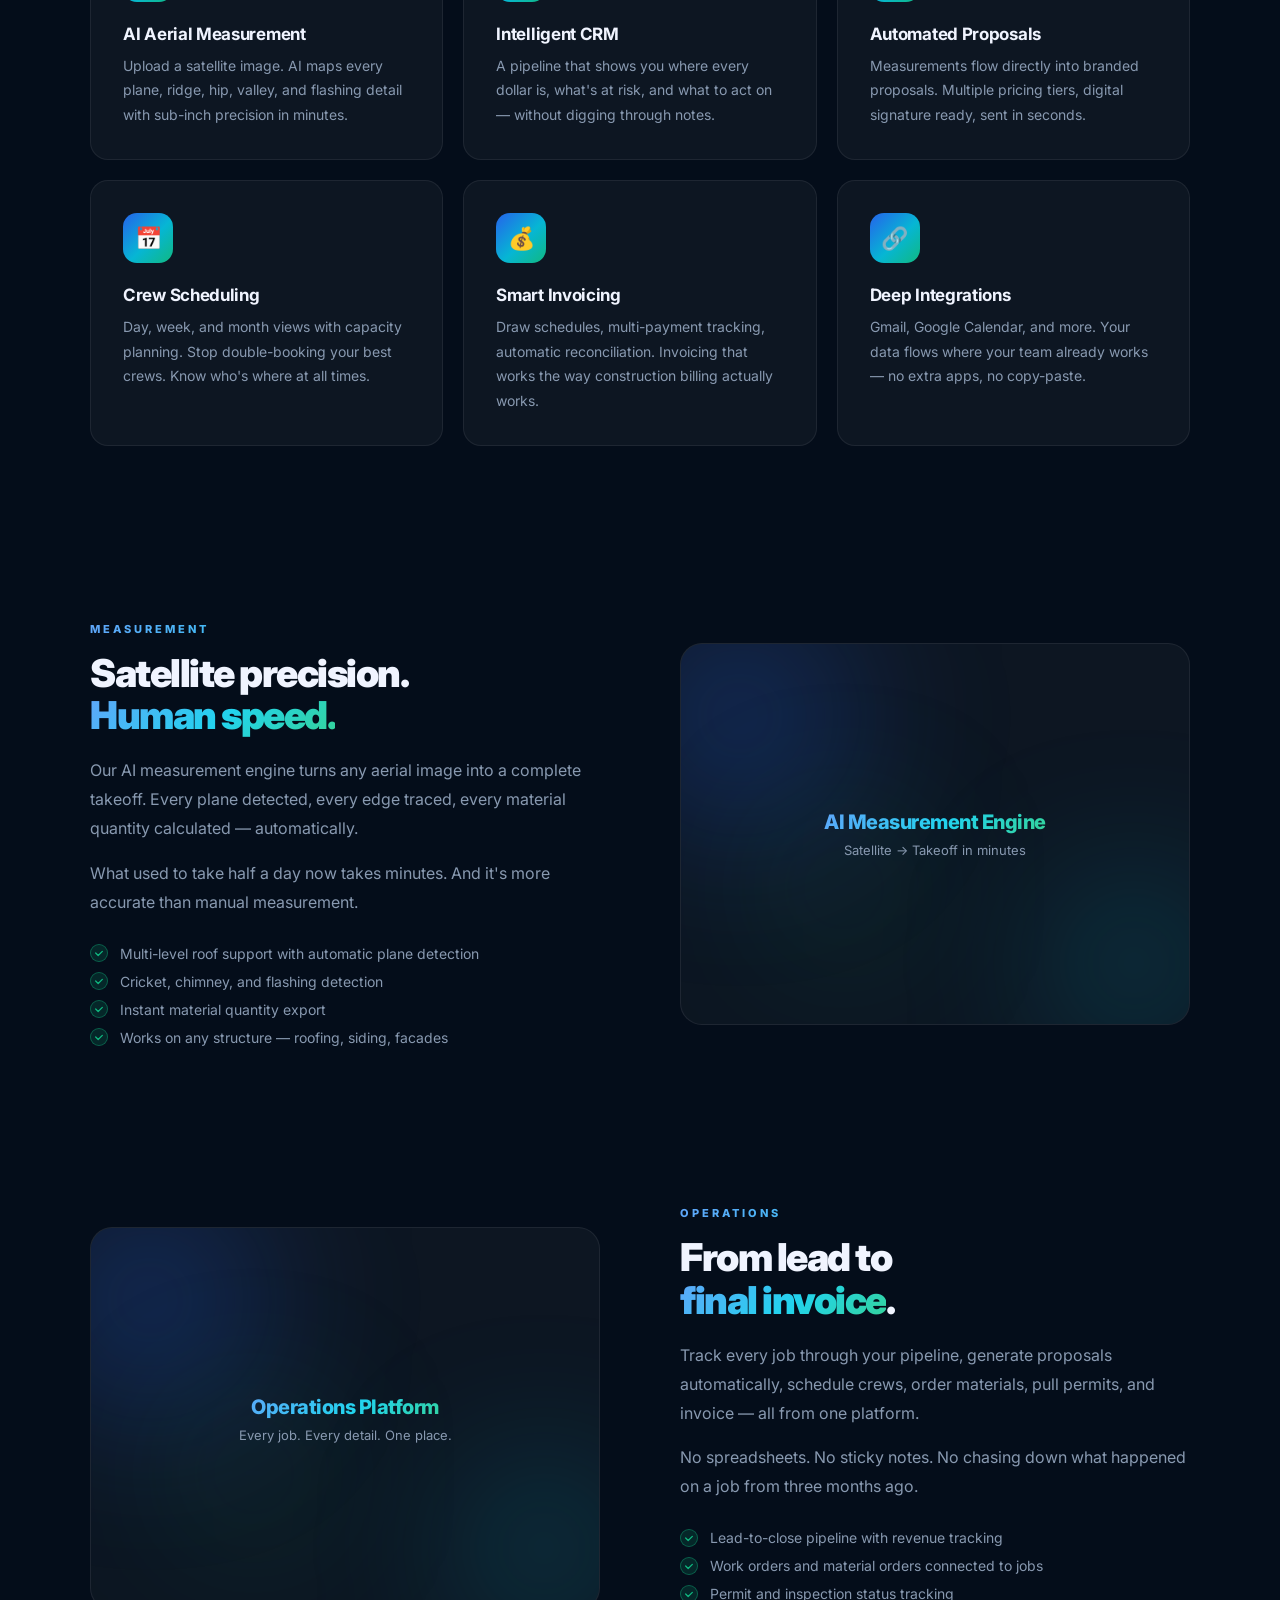
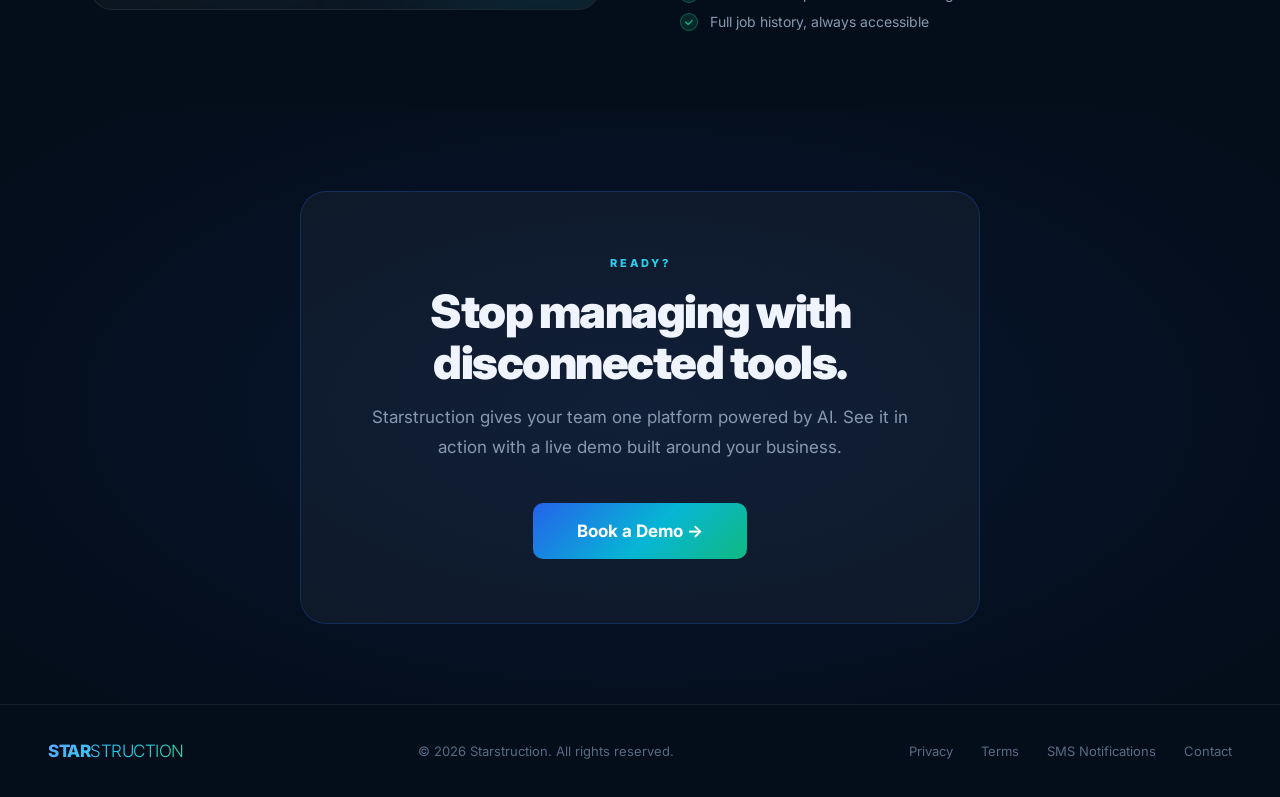
==== commit 0f2bbb1c: "12" ====
--- a/index.html
+++ b/index.html
@@ -1009,8 +1009,9 @@
     <div class="logo" style="cursor:pointer" onclick="nav('home')">STAR<span>STRUCTION</span></div>
     <div class="footer-copy">&copy; 2026 Starstruction. All rights reserved.</div>
     <div class="footer-links">
-      <a href="#">Privacy</a>
-      <a href="#">Terms</a>
+      <a href="/privacy-policy/">Privacy</a>
+      <a href="/terms/">Terms</a>
+      <a href="/sms-notifications/">SMS Notifications</a>
       <a href="#" onclick="nav('contact');return false;">Contact</a>
     </div>
   </footer>
@@ -1146,7 +1147,7 @@
   <footer>
     <div class="logo" style="cursor:pointer" onclick="nav('home')">STAR<span>STRUCTION</span></div>
     <div class="footer-copy">&copy; 2026 Starstruction. All rights reserved.</div>
-    <div class="footer-links"><a href="#">Privacy</a><a href="#">Terms</a></div>
+    <div class="footer-links"><a href="/privacy-policy/">Privacy</a><a href="/terms/">Terms</a><a href="/sms-notifications/">SMS Notifications</a></div>
   </footer>
 </div>
 
@@ -1219,7 +1220,7 @@
   <footer>
     <div class="logo" style="cursor:pointer" onclick="nav('home')">STAR<span>STRUCTION</span></div>
     <div class="footer-copy">&copy; 2026 Starstruction. All rights reserved.</div>
-    <div class="footer-links"><a href="#">Privacy</a><a href="#">Terms</a></div>
+    <div class="footer-links"><a href="/privacy-policy/">Privacy</a><a href="/terms/">Terms</a><a href="/sms-notifications/">SMS Notifications</a></div>
   </footer>
 </div>
 
@@ -1281,7 +1282,7 @@
   <footer>
     <div class="logo" style="cursor:pointer" onclick="nav('home')">STAR<span>STRUCTION</span></div>
     <div class="footer-copy">&copy; 2026 Starstruction. All rights reserved.</div>
-    <div class="footer-links"><a href="#">Privacy</a><a href="#">Terms</a></div>
+    <div class="footer-links"><a href="/privacy-policy/">Privacy</a><a href="/terms/">Terms</a><a href="/sms-notifications/">SMS Notifications</a></div>
   </footer>
 </div>
 
@@ -1341,7 +1342,7 @@
   <footer>
     <div class="logo" style="cursor:pointer" onclick="nav('home')">STAR<span>STRUCTION</span></div>
     <div class="footer-copy">&copy; 2026 Starstruction. All rights reserved.</div>
-    <div class="footer-links"><a href="#">Privacy</a><a href="#">Terms</a></div>
+    <div class="footer-links"><a href="/privacy-policy/">Privacy</a><a href="/terms/">Terms</a><a href="/sms-notifications/">SMS Notifications</a></div>
   </footer>
 </div>
 
